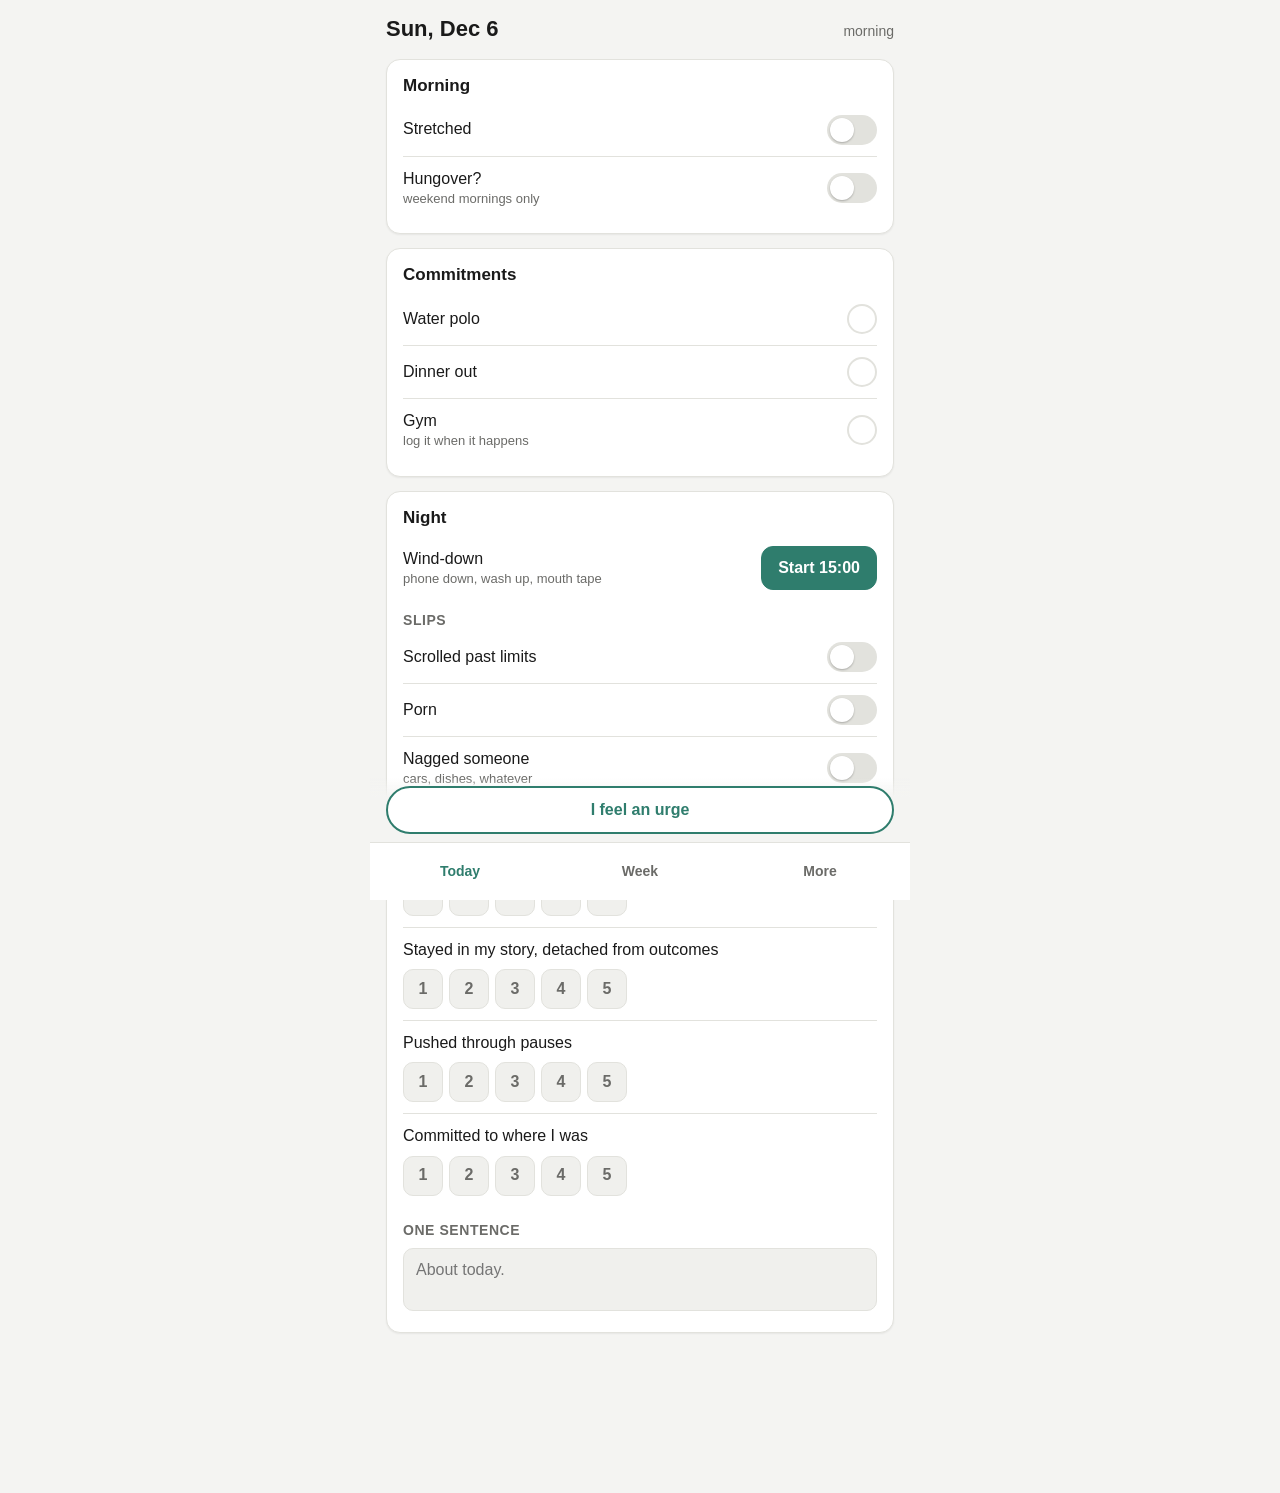
==== index.html @ 49c8cd0e "v1 scaffold: today/week/more screens, urge flow, local storage with mirror and snapshots, PWA shell " ====
<!doctype html>
<html lang="en">
<head>
<meta charset="utf-8">
<meta name="viewport" content="width=device-width, initial-scale=1, viewport-fit=cover, maximum-scale=1">
<title>Improvement Tracker</title>
<meta name="description" content="Private, on-device habit and reflection tracker.">
<meta name="theme-color" content="#f4f4f2" media="(prefers-color-scheme: light)">
<meta name="theme-color" content="#101211" media="(prefers-color-scheme: dark)">
<meta name="apple-mobile-web-app-capable" content="yes">
<meta name="mobile-web-app-capable" content="yes">
<meta name="apple-mobile-web-app-status-bar-style" content="default">
<meta name="apple-mobile-web-app-title" content="Improve">
<link rel="manifest" href="manifest.webmanifest">
<link rel="apple-touch-icon" href="icons/apple-touch-icon.png">
<link rel="icon" href="icons/icon.svg" type="image/svg+xml">
<link rel="stylesheet" href="app.css">
</head>
<body>
<div id="app" class="app">
  <main id="view" class="view" aria-live="polite"></main>
  <div id="urgebar" class="urgebar">
    <button class="urge-btn" data-action="urge-open" type="button">I feel an urge</button>
  </div>
  <nav class="tabs" aria-label="Sections">
    <button class="tab" data-tab="today" type="button">Today</button>
    <button class="tab" data-tab="week" type="button">Week</button>
    <button class="tab" data-tab="more" type="button">More</button>
  </nav>
  <div id="sheet" class="sheet" hidden></div>
  <div id="toast" class="toast" hidden></div>
</div>
<script src="app.js"></script>
</body>
</html>
---- app.css ----
:root {
  --bg: #f4f4f2;
  --card: #ffffff;
  --card2: #f0f0ed;
  --text: #1a1a1a;
  --muted: #6b6b68;
  --border: #e2e2dd;
  --accent: #2f7d6d;
  --accent-ink: #ffffff;
  --accent-soft: #e3f0ec;
  --warn: #a8552f;
  --warn-soft: #f6e8e1;
  --shadow: 0 1px 2px rgba(0,0,0,.06);
  --radius: 14px;
  --tabs-h: 58px;
  --urge-h: 64px;
}
@media (prefers-color-scheme: dark) {
  :root {
    --bg: #101211;
    --card: #1a1d1c;
    --card2: #222624;
    --text: #ececea;
    --muted: #9a9a96;
    --border: #2a2e2c;
    --accent: #5fb8a3;
    --accent-ink: #0d1614;
    --accent-soft: #1d2f2b;
    --warn: #e0906f;
    --warn-soft: #34241d;
    --shadow: none;
  }
}
* { box-sizing: border-box; }
html, body { margin: 0; padding: 0; background: var(--bg); color: var(--text); }
body {
  font: 16px/1.4 -apple-system, BlinkMacSystemFont, "SF Pro Text", "Helvetica Neue", Helvetica, Arial, sans-serif;
  -webkit-text-size-adjust: 100%;
  -webkit-tap-highlight-color: transparent;
  overscroll-behavior-y: none;
}
button, input, textarea, select { font: inherit; color: inherit; }
button { cursor: pointer; }
h1, h2, h3 { margin: 0; font-weight: 600; }
h1 { font-size: 22px; }
h2 { font-size: 17px; }
h3 { font-size: 14px; color: var(--muted); text-transform: uppercase; letter-spacing: .04em; font-weight: 600; }
p { margin: 0; }
.muted { color: var(--muted); }
.small { font-size: 13px; }

.app { max-width: 540px; margin: 0 auto; min-height: 100vh; }
.view {
  padding: calc(14px + env(safe-area-inset-top)) 16px calc(var(--tabs-h) + var(--urge-h) + 24px + env(safe-area-inset-bottom));
}
.header { display: flex; align-items: baseline; justify-content: space-between; margin-bottom: 14px; }
.header .sub { color: var(--muted); font-size: 14px; }

.card {
  background: var(--card); border: 1px solid var(--border); border-radius: var(--radius);
  box-shadow: var(--shadow); padding: 14px 16px; margin-bottom: 14px;
}
.card.done { border-color: var(--accent); }
.card-head { display: flex; align-items: center; justify-content: space-between; margin-bottom: 6px; }
.card-head .badge { font-size: 12px; color: var(--accent); background: var(--accent-soft); padding: 2px 8px; border-radius: 999px; }

.row {
  display: flex; align-items: center; justify-content: space-between; gap: 12px;
  padding: 11px 0; border-top: 1px solid var(--border); min-height: 48px;
}
.row:first-of-type, .card-head + .row { border-top: none; }
.row .label { flex: 1; }
.row .hint { display: block; color: var(--muted); font-size: 13px; }
.sub-rows { margin: -4px 0 6px 14px; border-left: 2px solid var(--border); padding-left: 12px; }
.sub-rows .row { padding: 8px 0; min-height: 40px; border-top: none; }

/* toggle */
.switch { position: relative; width: 50px; height: 30px; flex: none; }
.switch input { position: absolute; opacity: 0; width: 100%; height: 100%; margin: 0; z-index: 2; }
.switch span {
  position: absolute; inset: 0; border-radius: 999px; background: var(--border); transition: background .15s;
}
.switch span::after {
  content: ""; position: absolute; top: 3px; left: 3px; width: 24px; height: 24px; border-radius: 50%;
  background: #fff; box-shadow: 0 1px 2px rgba(0,0,0,.25); transition: transform .15s;
}
.switch input:checked + span { background: var(--accent); }
.switch input:checked + span::after { transform: translateX(20px); }
.switch.warn input:checked + span { background: var(--warn); }

/* check button */
.check {
  flex: none; width: 30px; height: 30px; border-radius: 50%; border: 2px solid var(--border);
  background: transparent; display: grid; place-items: center; color: transparent; padding: 0;
}
.check[aria-pressed="true"] { background: var(--accent); border-color: var(--accent); color: var(--accent-ink); }

/* rating */
.rating { display: flex; gap: 6px; }
.rating button {
  width: 40px; height: 40px; border-radius: 10px; border: 1px solid var(--border);
  background: var(--card2); color: var(--muted); font-weight: 600;
}
.rating button[aria-pressed="true"] { background: var(--accent); border-color: var(--accent); color: var(--accent-ink); }
.rating-row { display: block; }
.rating-row .label { display: block; margin-bottom: 8px; }

.field {
  width: 100%; border: 1px solid var(--border); background: var(--card2); border-radius: 10px;
  padding: 10px 12px; margin-top: 8px; resize: none; line-height: 1.35;
}
.field:focus { outline: 2px solid var(--accent); outline-offset: -1px; }
textarea.field { min-height: 44px; }

.btn {
  display: inline-flex; align-items: center; justify-content: center; gap: 8px;
  min-height: 44px; padding: 0 16px; border-radius: 12px; border: 1px solid var(--border);
  background: var(--card2); color: var(--text); font-weight: 600;
}
.btn.primary { background: var(--accent); border-color: var(--accent); color: var(--accent-ink); }
.btn.warn { background: var(--warn-soft); border-color: transparent; color: var(--warn); }
.btn.block { width: 100%; }
.btn:disabled { opacity: .45; cursor: default; }
.btn-row { display: flex; gap: 10px; margin-top: 10px; }
.btn-row .btn { flex: 1; }

.timer { font-variant-numeric: tabular-nums; font-size: 34px; font-weight: 600; letter-spacing: .02em; }
.timer-wrap { display: flex; align-items: center; justify-content: space-between; gap: 12px; padding: 8px 0 4px; }

/* urge bar */
.urgebar {
  position: fixed; left: 0; right: 0; bottom: calc(var(--tabs-h) + env(safe-area-inset-bottom));
  padding: 8px 16px; max-width: 540px; margin: 0 auto;
  background: linear-gradient(to top, var(--bg) 70%, transparent);
}
.urge-btn {
  width: 100%; min-height: 48px; border-radius: 999px; border: 2px solid var(--accent);
  background: var(--card); color: var(--accent); font-weight: 700; font-size: 16px;
}
.urge-active { border-color: var(--warn); }

/* tabs */
.tabs {
  position: fixed; left: 0; right: 0; bottom: 0; height: calc(var(--tabs-h) + env(safe-area-inset-bottom));
  padding-bottom: env(safe-area-inset-bottom); display: flex; max-width: 540px; margin: 0 auto;
  background: var(--card); border-top: 1px solid var(--border);
}
.tab { flex: 1; border: none; background: transparent; color: var(--muted); font-weight: 600; font-size: 14px; }
.tab[aria-current="page"] { color: var(--accent); }

/* sheet */
.sheet {
  position: fixed; inset: 0; background: rgba(0,0,0,.45); display: flex; align-items: flex-end; z-index: 20;
}
.sheet-inner {
  width: 100%; max-width: 540px; margin: 0 auto; background: var(--card); border-radius: 20px 20px 0 0;
  padding: 18px 18px calc(18px + env(safe-area-inset-bottom));
}
.choice { display: flex; gap: 10px; margin: 12px 0; }
.choice button { flex: 1; min-height: 52px; border-radius: 12px; border: 2px solid var(--border); background: var(--card2); font-weight: 600; }
.choice button[aria-pressed="true"] { border-color: var(--accent); color: var(--accent); background: var(--accent-soft); }

.toast {
  position: fixed; left: 50%; bottom: calc(var(--tabs-h) + var(--urge-h) + 20px + env(safe-area-inset-bottom));
  transform: translateX(-50%); background: var(--text); color: var(--bg); padding: 8px 14px; border-radius: 999px;
  font-size: 14px; z-index: 30; pointer-events: none;
}
.banner { background: var(--warn-soft); color: var(--warn); border-radius: 12px; padding: 10px 12px; font-size: 14px; margin-bottom: 14px; }
.banner.ok { background: var(--accent-soft); color: var(--accent); }

/* week */
.weeknav { display: flex; align-items: center; justify-content: space-between; margin-bottom: 14px; }
.weeknav button { min-width: 44px; min-height: 40px; border-radius: 10px; border: 1px solid var(--border); background: var(--card); }
.stat { padding: 9px 0; border-top: 1px solid var(--border); }
.stat:first-of-type { border-top: none; }
.stat .line { display: flex; justify-content: space-between; align-items: baseline; gap: 10px; }
.stat .val { font-variant-numeric: tabular-nums; font-weight: 600; }
.stat .cmp { color: var(--muted); font-size: 13px; }
.bar { height: 6px; background: var(--border); border-radius: 4px; margin-top: 6px; overflow: hidden; }
.bar i { display: block; height: 100%; background: var(--accent); border-radius: 4px; }
.bar.warn i { background: var(--warn); }
.spark { width: 100%; height: 64px; display: block; margin-top: 6px; }
.spark-days { display: grid; grid-template-columns: repeat(7, 1fr); text-align: center; font-size: 12px; color: var(--muted); font-variant-numeric: tabular-nums; }
.spark-days b { display: block; color: var(--text); font-weight: 600; }
.entry { padding: 9px 0; border-top: 1px solid var(--border); }
.entry:first-of-type { border-top: none; }
.entry .d { font-size: 12px; color: var(--muted); }
.entry .q { color: var(--muted); font-size: 14px; margin-top: 2px; }
.entry .q b { color: var(--text); font-weight: 500; }

/* more */
.kv { display: flex; justify-content: space-between; padding: 8px 0; border-top: 1px solid var(--border); font-size: 14px; }
.kv:first-of-type { border-top: none; }
.daychips { display: flex; gap: 6px; flex-wrap: wrap; margin-top: 8px; }
.daychips button { min-width: 42px; min-height: 36px; border-radius: 8px; border: 1px solid var(--border); background: var(--card2); font-size: 13px; }
.daychips button[aria-pressed="true"] { background: var(--accent); border-color: var(--accent); color: var(--accent-ink); }
select.field { margin-top: 0; width: auto; }
.sr { position: absolute; width: 1px; height: 1px; overflow: hidden; clip: rect(0 0 0 0); }

[hidden] { display: none !important; }
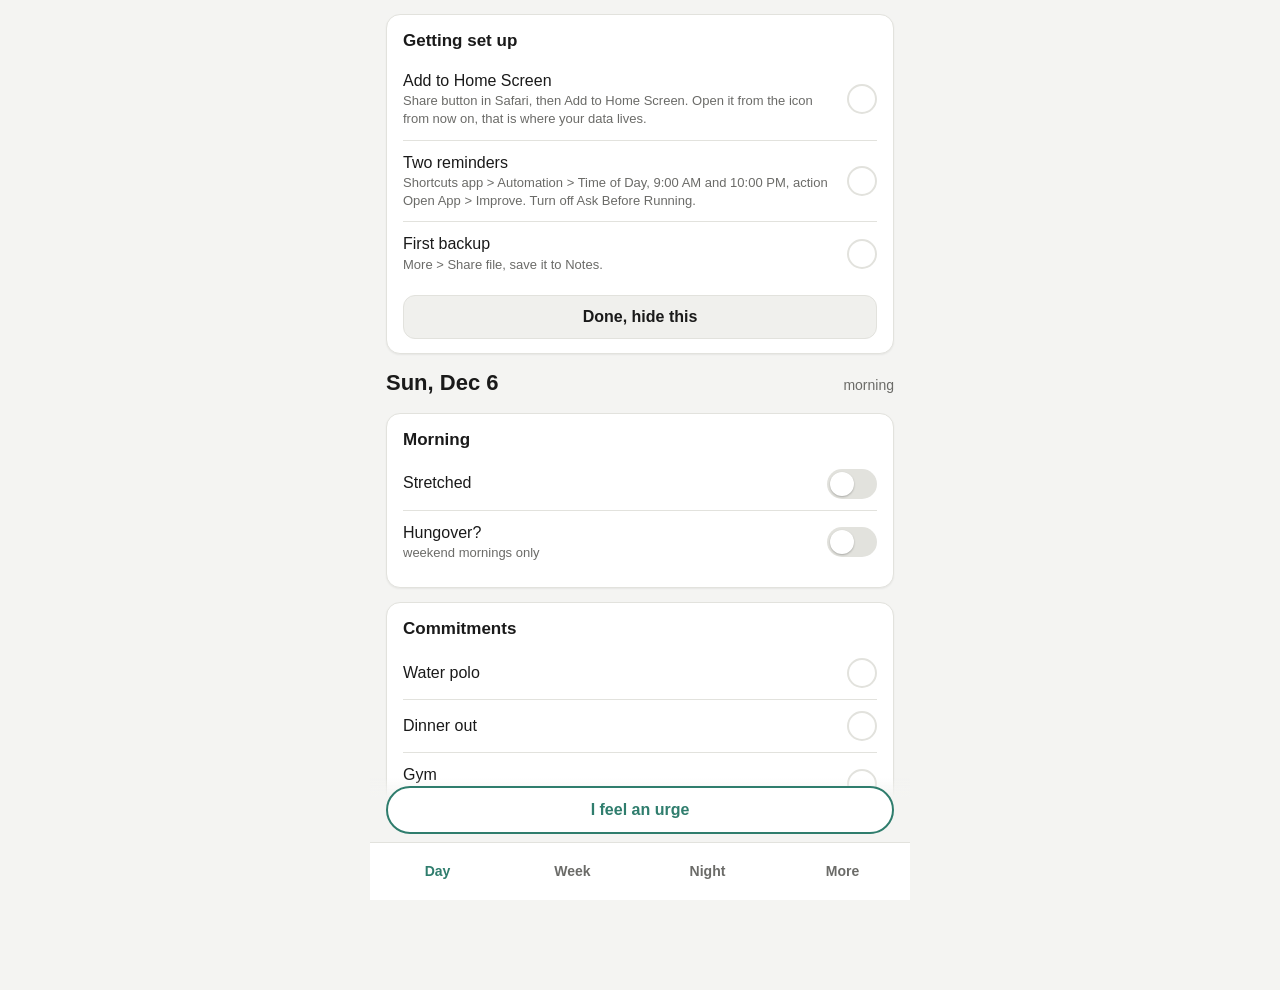
==== commit 0e7459d3: "T10: four bottom tabs (Day, Week, Night, More) Split the long Today screen into renderDay() (morning" ====
--- a/index.html
+++ b/index.html
@@ -23,13 +23,15 @@
     <button class="urge-btn" data-action="urge-open" type="button">I feel an urge</button>
   </div>
   <nav class="tabs" aria-label="Sections">
-    <button class="tab" data-tab="today" type="button">Today</button>
+    <button class="tab" data-tab="day" type="button">Day</button>
     <button class="tab" data-tab="week" type="button">Week</button>
+    <button class="tab" data-tab="night" type="button">Night</button>
     <button class="tab" data-tab="more" type="button">More</button>
   </nav>
   <div id="sheet" class="sheet" hidden></div>
   <div id="toast" class="toast" hidden></div>
 </div>
+<script src="logic.js"></script>
 <script src="app.js"></script>
 </body>
 </html>
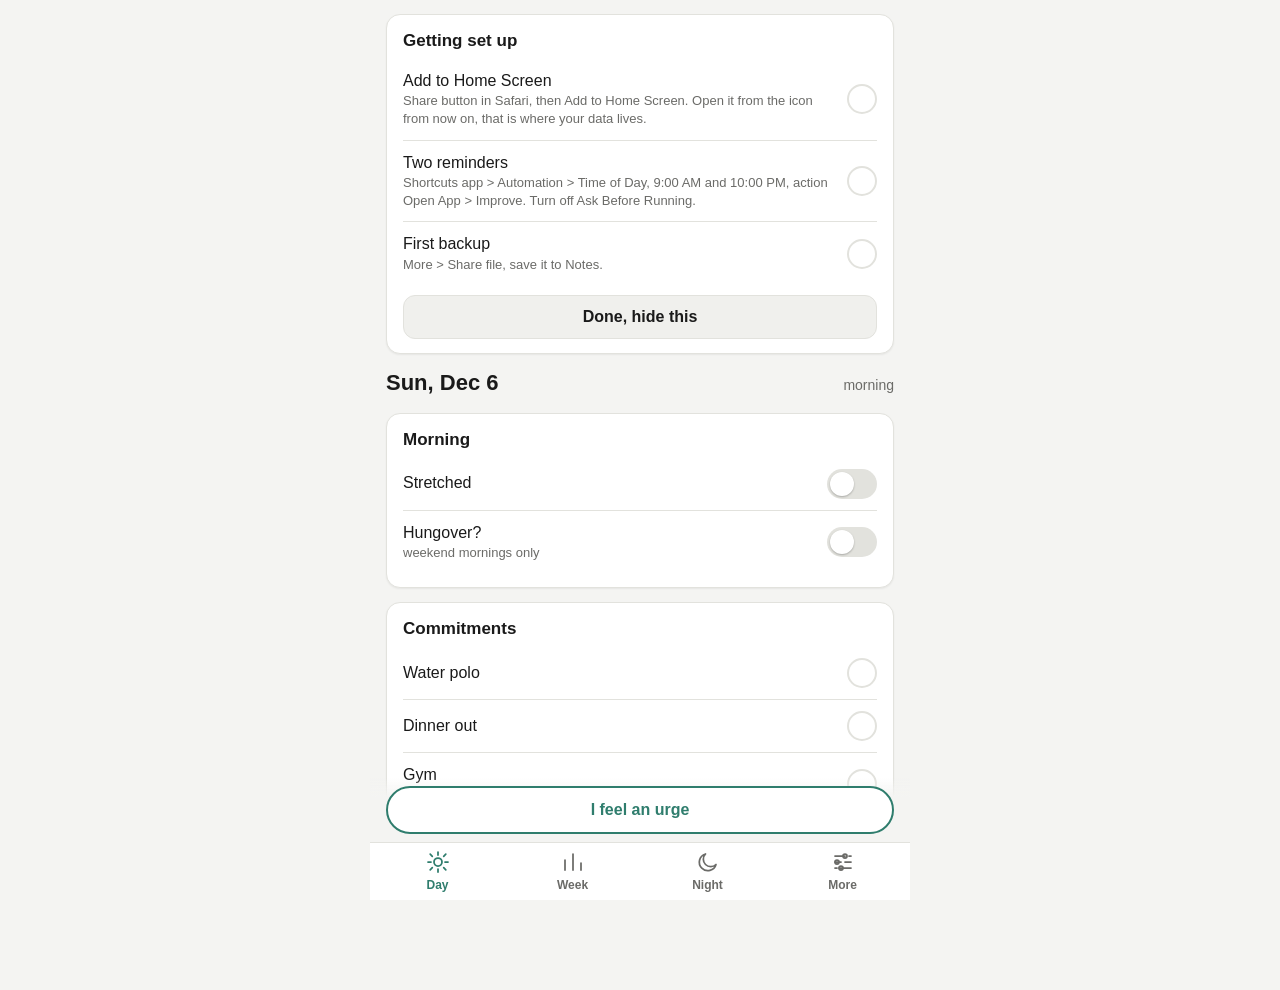
==== commit 4afeaf64: "T14: inline SVG outline icons on the tab bar index.html: each of the four tab buttons now has a 24px" ====
--- a/index.html
+++ b/index.html
@@ -23,12 +23,24 @@
     <button class="urge-btn" data-action="urge-open" type="button">I feel an urge</button>
   </div>
   <nav class="tabs" aria-label="Sections">
-    <button class="tab" data-tab="day" type="button">Day</button>
-    <button class="tab" data-tab="week" type="button">Week</button>
-    <button class="tab" data-tab="night" type="button">Night</button>
-    <button class="tab" data-tab="more" type="button">More</button>
+    <button class="tab" data-tab="day" type="button">
+      <svg class="tab-icon" viewBox="0 0 24 24" fill="none" stroke="currentColor" stroke-width="1.75" stroke-linecap="round" stroke-linejoin="round" aria-hidden="true"><circle cx="12" cy="12" r="4"/><path d="M12 2v3M12 19v3M4.2 4.2l2.1 2.1M17.7 17.7l2.1 2.1M2 12h3M19 12h3M4.2 19.8l2.1-2.1M17.7 6.3l2.1-2.1"/></svg>
+      <span class="tab-label">Day</span>
+    </button>
+    <button class="tab" data-tab="week" type="button">
+      <svg class="tab-icon" viewBox="0 0 24 24" fill="none" stroke="currentColor" stroke-width="1.75" stroke-linecap="round" stroke-linejoin="round" aria-hidden="true"><path d="M4 20V10M12 20V4M20 20v-7"/></svg>
+      <span class="tab-label">Week</span>
+    </button>
+    <button class="tab" data-tab="night" type="button">
+      <svg class="tab-icon" viewBox="0 0 24 24" fill="none" stroke="currentColor" stroke-width="1.75" stroke-linecap="round" stroke-linejoin="round" aria-hidden="true"><path d="M20 14.5A8.5 8.5 0 1 1 9.5 4a7 7 0 0 0 10.5 10.5Z"/></svg>
+      <span class="tab-label">Night</span>
+    </button>
+    <button class="tab" data-tab="more" type="button">
+      <svg class="tab-icon" viewBox="0 0 24 24" fill="none" stroke="currentColor" stroke-width="1.75" stroke-linecap="round" stroke-linejoin="round" aria-hidden="true"><path d="M4 6h10M18 6h2M4 18h2M8 18h12M4 12h6M14 12h6"/><circle cx="14" cy="6" r="2"/><circle cx="6" cy="12" r="2"/><circle cx="10" cy="18" r="2"/></svg>
+      <span class="tab-label">More</span>
+    </button>
   </nav>
-  <div id="sheet" class="sheet" hidden></div>
+  <div id="urge-overlay" class="overlay" hidden></div>
   <div id="toast" class="toast" hidden></div>
 </div>
 <script src="logic.js"></script>
--- a/app.css
+++ b/app.css
@@ -127,6 +127,16 @@
 .timer { font-variant-numeric: tabular-nums; font-size: 34px; font-weight: 600; letter-spacing: .02em; }
 .timer-wrap { display: flex; align-items: center; justify-content: space-between; gap: 12px; padding: 8px 0 4px; }
 
+/* night step flow */
+.step-dots { display: flex; justify-content: center; gap: 10px; margin-bottom: 14px; }
+.step-dot { width: 10px; height: 10px; padding: 0; border-radius: 50%; border: 2px solid var(--border); background: transparent; }
+.step-dot.done { background: var(--accent); border-color: var(--accent); }
+.step-dot.current { border-color: var(--accent); width: 12px; height: 12px; }
+.btn-text {
+  display: block; width: 100%; text-align: center; background: transparent; border: none;
+  color: var(--muted); font-weight: 600; min-height: 44px; margin-top: 2px;
+}
+
 /* urge bar */
 .urgebar {
   position: fixed; left: 0; right: 0; bottom: calc(var(--tabs-h) + env(safe-area-inset-bottom));
@@ -145,16 +155,25 @@
   padding-bottom: env(safe-area-inset-bottom); display: flex; max-width: 540px; margin: 0 auto;
   background: var(--card); border-top: 1px solid var(--border);
 }
-.tab { flex: 1; border: none; background: transparent; color: var(--muted); font-weight: 600; font-size: 14px; }
+.tab {
+  flex: 1; border: none; background: transparent; color: var(--muted); font-weight: 600; font-size: 12px;
+  display: flex; flex-direction: column; align-items: center; justify-content: center; gap: 3px;
+}
+.tab-icon { width: 24px; height: 24px; flex: none; }
 .tab[aria-current="page"] { color: var(--accent); }
 
-/* sheet */
-.sheet {
-  position: fixed; inset: 0; background: rgba(0,0,0,.45); display: flex; align-items: flex-end; z-index: 20;
-}
-.sheet-inner {
-  width: 100%; max-width: 540px; margin: 0 auto; background: var(--card); border-radius: 20px 20px 0 0;
-  padding: 18px 18px calc(18px + env(safe-area-inset-bottom));
+/* urge overlay: full-screen, covers the tab bar and floating button */
+.overlay {
+  position: fixed; inset: 0; background: var(--bg); z-index: 50; overflow-y: auto;
+}
+.overlay-inner {
+  max-width: 540px; margin: 0 auto; min-height: 100%; position: relative;
+  padding: calc(52px + env(safe-area-inset-top)) 16px calc(24px + env(safe-area-inset-bottom));
+}
+.overlay-close {
+  position: absolute; top: calc(10px + env(safe-area-inset-top)); right: 12px;
+  width: 40px; height: 40px; border-radius: 50%; border: 1px solid var(--border); background: var(--card2);
+  font-size: 20px; line-height: 1; display: grid; place-items: center; padding: 0;
 }
 .choice { display: flex; gap: 10px; margin: 12px 0; }
 .choice button { flex: 1; min-height: 52px; border-radius: 12px; border: 2px solid var(--border); background: var(--card2); font-weight: 600; }
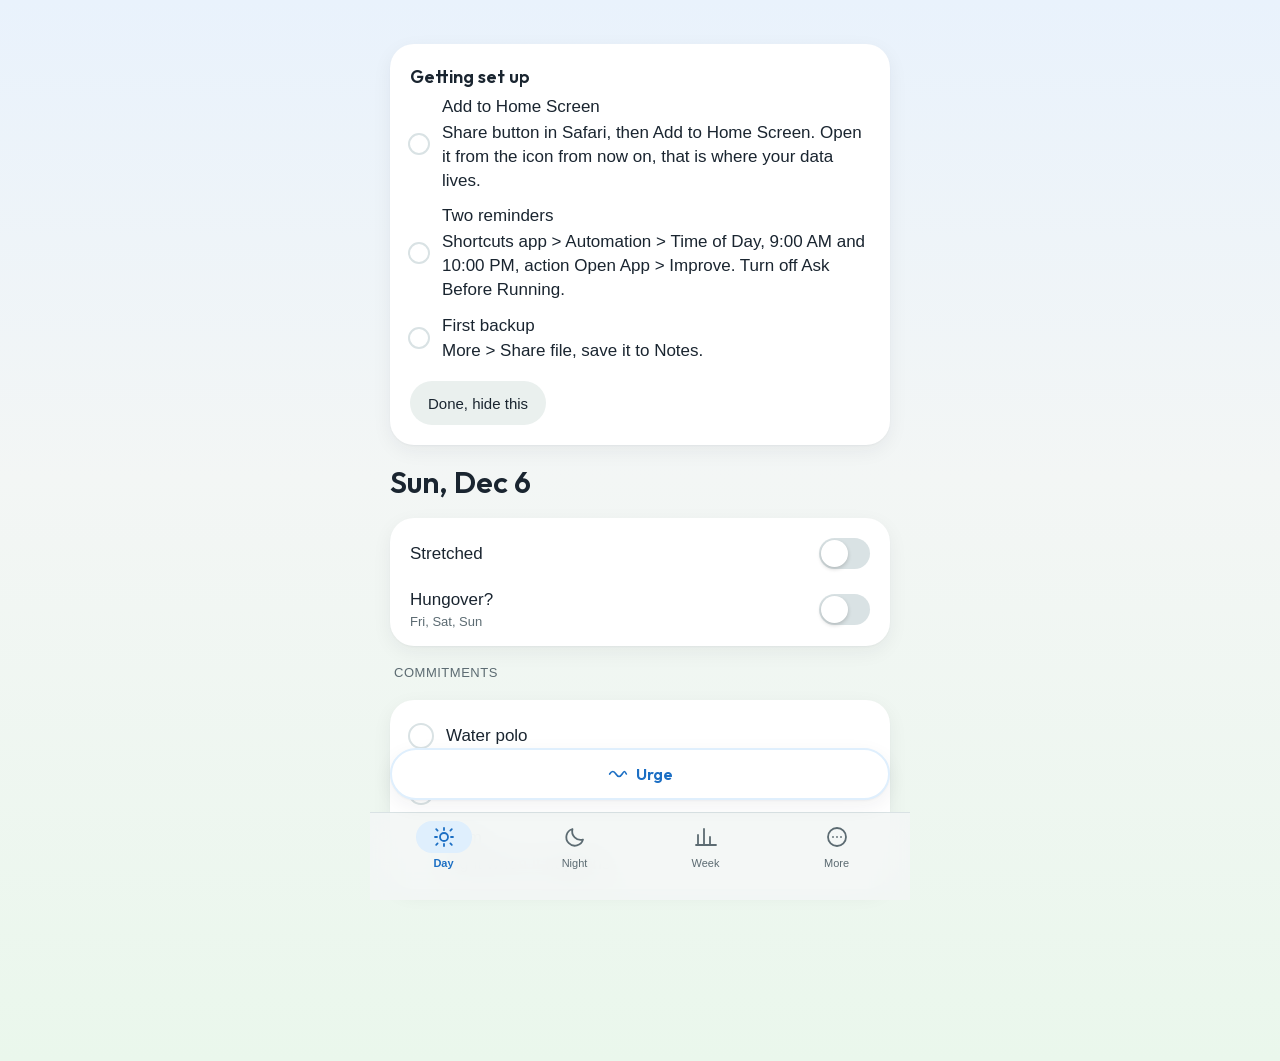
==== commit 08ba94e9: "T30-T37: visual redesign to match design/README.md Replaces the palette, type scale, and every scree" ====
--- a/index.html
+++ b/index.html
@@ -5,8 +5,8 @@
 <meta name="viewport" content="width=device-width, initial-scale=1, viewport-fit=cover, maximum-scale=1">
 <title>Improvement Tracker</title>
 <meta name="description" content="Private, on-device habit and reflection tracker.">
-<meta name="theme-color" content="#f4f4f2" media="(prefers-color-scheme: light)">
-<meta name="theme-color" content="#101211" media="(prefers-color-scheme: dark)">
+<meta name="theme-color" content="#f3f6f5" media="(prefers-color-scheme: light)">
+<meta name="theme-color" content="#111619" media="(prefers-color-scheme: dark)">
 <meta name="apple-mobile-web-app-capable" content="yes">
 <meta name="mobile-web-app-capable" content="yes">
 <meta name="apple-mobile-web-app-status-bar-style" content="default">
@@ -14,29 +14,31 @@
 <link rel="manifest" href="manifest.webmanifest">
 <link rel="apple-touch-icon" href="icons/apple-touch-icon.png">
 <link rel="icon" href="icons/icon.svg" type="image/svg+xml">
+<link rel="stylesheet" href="fonts/outfit.css">
 <link rel="stylesheet" href="app.css">
 </head>
 <body>
 <div id="app" class="app">
   <main id="view" class="view" aria-live="polite"></main>
-  <div id="urgebar" class="urgebar">
-    <button class="urge-btn" data-action="urge-open" type="button">I feel an urge</button>
-  </div>
+  <button class="urge-btn" data-action="urge-open" type="button">
+    <svg class="urge-icon" width="20" height="20" viewBox="0 0 24 24" fill="none" stroke="currentColor" stroke-width="2" stroke-linecap="round" stroke-linejoin="round" aria-hidden="true"><path d="M2 12c2.5-4 5-4 7.5 0s5 4 7.5 0 3-4 5 0"/></svg>
+    <span class="urge-label">Urge</span>
+  </button>
   <nav class="tabs" aria-label="Sections">
     <button class="tab" data-tab="day" type="button">
-      <svg class="tab-icon" viewBox="0 0 24 24" fill="none" stroke="currentColor" stroke-width="1.75" stroke-linecap="round" stroke-linejoin="round" aria-hidden="true"><circle cx="12" cy="12" r="4"/><path d="M12 2v3M12 19v3M4.2 4.2l2.1 2.1M17.7 17.7l2.1 2.1M2 12h3M19 12h3M4.2 19.8l2.1-2.1M17.7 6.3l2.1-2.1"/></svg>
+      <span class="tab-pill"><svg class="tab-icon" viewBox="0 0 24 24" fill="none" stroke="currentColor" stroke-width="1.8" stroke-linecap="round" stroke-linejoin="round" aria-hidden="true"><path d="M12 3v2M12 19v2M4.2 4.2l1.4 1.4M18.4 18.4l1.4 1.4M3 12h2M19 12h2M4.2 19.8l1.4-1.4M18.4 5.6l1.4-1.4M12 8a4 4 0 100 8 4 4 0 000-8z"/></svg></span>
       <span class="tab-label">Day</span>
     </button>
+    <button class="tab" data-tab="night" type="button">
+      <span class="tab-pill"><svg class="tab-icon" viewBox="0 0 24 24" fill="none" stroke="currentColor" stroke-width="1.8" stroke-linecap="round" stroke-linejoin="round" aria-hidden="true"><path d="M20 14.5A8.5 8.5 0 019.5 4 8.5 8.5 0 1020 14.5z"/></svg></span>
+      <span class="tab-label">Night</span>
+    </button>
     <button class="tab" data-tab="week" type="button">
-      <svg class="tab-icon" viewBox="0 0 24 24" fill="none" stroke="currentColor" stroke-width="1.75" stroke-linecap="round" stroke-linejoin="round" aria-hidden="true"><path d="M4 20V10M12 20V4M20 20v-7"/></svg>
+      <span class="tab-pill"><svg class="tab-icon" viewBox="0 0 24 24" fill="none" stroke="currentColor" stroke-width="1.8" stroke-linecap="round" stroke-linejoin="round" aria-hidden="true"><path d="M4 20V10M10 20V4M16 20v-8M22 20H2"/></svg></span>
       <span class="tab-label">Week</span>
     </button>
-    <button class="tab" data-tab="night" type="button">
-      <svg class="tab-icon" viewBox="0 0 24 24" fill="none" stroke="currentColor" stroke-width="1.75" stroke-linecap="round" stroke-linejoin="round" aria-hidden="true"><path d="M20 14.5A8.5 8.5 0 1 1 9.5 4a7 7 0 0 0 10.5 10.5Z"/></svg>
-      <span class="tab-label">Night</span>
-    </button>
     <button class="tab" data-tab="more" type="button">
-      <svg class="tab-icon" viewBox="0 0 24 24" fill="none" stroke="currentColor" stroke-width="1.75" stroke-linecap="round" stroke-linejoin="round" aria-hidden="true"><path d="M4 6h10M18 6h2M4 18h2M8 18h12M4 12h6M14 12h6"/><circle cx="14" cy="6" r="2"/><circle cx="6" cy="12" r="2"/><circle cx="10" cy="18" r="2"/></svg>
+      <span class="tab-pill"><svg class="tab-icon" viewBox="0 0 24 24" fill="none" stroke="currentColor" stroke-width="1.8" stroke-linecap="round" stroke-linejoin="round" aria-hidden="true"><path d="M12 21a9 9 0 100-18 9 9 0 000 18zM8 12h.01M12 12h.01M16 12h.01"/></svg></span>
       <span class="tab-label">More</span>
     </button>
   </nav>
--- a/fonts/outfit.css
+++ b/fonts/outfit.css
@@ -0,0 +1,11 @@
+/* Outfit, variable weight, self-hosted (SIL Open Font License). Subsets from Google Fonts v15. */
+@font-face {
+  font-family: 'Outfit'; font-style: normal; font-weight: 100 900; font-display: swap;
+  src: url(outfit-latin-ext.woff2) format('woff2');
+  unicode-range: U+0100-02BA, U+02BD-02C5, U+02C7-02CC, U+02CE-02D7, U+02DD-02FF, U+0304, U+0308, U+0329, U+1D00-1DBF, U+1E00-1E9F, U+1EF2-1EFF, U+2020, U+20A0-20AB, U+20AD-20C0, U+2113, U+2C60-2C7F, U+A720-A7FF;
+}
+@font-face {
+  font-family: 'Outfit'; font-style: normal; font-weight: 100 900; font-display: swap;
+  src: url(outfit-latin.woff2) format('woff2');
+  unicode-range: U+0000-00FF, U+0131, U+0152-0153, U+02BB-02BC, U+02C6, U+02DA, U+02DC, U+0304, U+0308, U+0329, U+2000-206F, U+20AC, U+2122, U+2191, U+2193, U+2212, U+2215, U+FEFF, U+FFFD;
+}
--- a/app.css
+++ b/app.css
@@ -1,219 +1,303 @@
+/* Improvement Tracker - visual tokens and components per design/README.md. */
 :root {
-  --bg: #f4f4f2;
+  --bg: #f3f6f5;
+  --bgwash: linear-gradient(180deg,#e9f2fc 0%,#f3f6f5 45%,#eaf7ec 100%);
   --card: #ffffff;
-  --card2: #f0f0ed;
-  --text: #1a1a1a;
-  --muted: #6b6b68;
-  --border: #e2e2dd;
-  --accent: #2f7d6d;
+  --card2: #eaf0ee;
+  --text: #1a2530;
+  --muted: #5c6b72;
+  --border: #d9e2e4;
+  --accent: #3aad3f;
+  --accent-700: #2a7f2e;
   --accent-ink: #ffffff;
-  --accent-soft: #e3f0ec;
-  --warn: #a8552f;
-  --warn-soft: #f6e8e1;
-  --shadow: 0 1px 2px rgba(0,0,0,.06);
-  --radius: 14px;
-  --tabs-h: 58px;
-  --urge-h: 64px;
+  --accent-soft: #ddf3dd;
+  --blue: #3d9cf0;
+  --blue-700: #1c6fc4;
+  --blue-soft: #dfeffd;
+  --green: #3aad3f; --green-700: #2a7f2e; --green-soft: #ddf3dd;
+  --warn: #8a5a2e;
+  --warn-soft: #f5ebdf;
+  --bar: rgba(243,246,245,.88);
+  --shadow: 0 1px 2px rgba(26,37,48,.04), 0 6px 20px rgba(26,37,48,.06);
+  --radius: 24px;
+  --tabs-h: 88px;
 }
 @media (prefers-color-scheme: dark) {
   :root {
-    --bg: #101211;
-    --card: #1a1d1c;
-    --card2: #222624;
-    --text: #ececea;
-    --muted: #9a9a96;
-    --border: #2a2e2c;
-    --accent: #5fb8a3;
-    --accent-ink: #0d1614;
-    --accent-soft: #1d2f2b;
-    --warn: #e0906f;
-    --warn-soft: #34241d;
-    --shadow: none;
+    --bg: #111619;
+    --bgwash: linear-gradient(180deg,#0f1a26 0%,#111619 45%,#101d13 100%);
+    --card: #1a2126;
+    --card2: #242d33;
+    --text: #e6ecef;
+    --muted: #98a6ad;
+    --border: #2b353b;
+    --accent: #57c95c; --accent-700: #8fdc92; --accent-ink: #0a1f0c; --accent-soft: #1a3a1e;
+    --blue: #6fb8f7; --blue-700: #9ccdfa; --blue-soft: #1a3350;
+    --green: #57c95c; --green-700: #8fdc92; --green-soft: #1a3a1e;
+    --warn: #e3b98a; --warn-soft: #3a2d1f;
+    --bar: rgba(17,22,25,.88);
+    --shadow: 0 1px 2px rgba(0,0,0,.2), 0 6px 20px rgba(0,0,0,.25);
   }
 }
 * { box-sizing: border-box; }
 html, body { margin: 0; padding: 0; background: var(--bg); color: var(--text); }
 body {
-  font: 16px/1.4 -apple-system, BlinkMacSystemFont, "SF Pro Text", "Helvetica Neue", Helvetica, Arial, sans-serif;
+  background: var(--bgwash);
+  font: 1rem/1.4 -apple-system, BlinkMacSystemFont, "SF Pro Text", "Helvetica Neue", Helvetica, Arial, sans-serif;
   -webkit-text-size-adjust: 100%;
   -webkit-tap-highlight-color: transparent;
   overscroll-behavior-y: none;
 }
 button, input, textarea, select { font: inherit; color: inherit; }
 button { cursor: pointer; }
-h1, h2, h3 { margin: 0; font-weight: 600; }
-h1 { font-size: 22px; }
-h2 { font-size: 17px; }
-h3 { font-size: 14px; color: var(--muted); text-transform: uppercase; letter-spacing: .04em; font-weight: 600; }
+a { color: inherit; }
+
+/* type scale */
+h1, .title { margin: 0; font-family: 'Outfit', sans-serif; font-weight: 600; font-size: 1.875rem; line-height: 1.15; color: var(--text); }
+h2, .card-title { margin: 0; font-family: 'Outfit', sans-serif; font-weight: 600; font-size: 1.125rem; color: var(--text); }
+.weeklabel { font-family: 'Outfit', sans-serif; font-weight: 600; font-size: 1.375rem; color: var(--text); }
+.kicker { font-size: 0.8125rem; font-weight: 500; letter-spacing: .02em; color: var(--muted); }
+.kicker-caps { font-size: 0.8125rem; font-weight: 500; letter-spacing: .04em; text-transform: uppercase; color: var(--muted); }
+.meta { font-size: 0.8125rem; font-weight: 500; color: var(--muted); }
+.muted { color: var(--muted); }
+.small { font-size: 0.8125rem; }
 p { margin: 0; }
-.muted { color: var(--muted); }
-.small { font-size: 13px; }
 
 .app { max-width: 540px; margin: 0 auto; min-height: 100vh; }
 .view {
-  padding: calc(14px + env(safe-area-inset-top)) 16px calc(var(--tabs-h) + var(--urge-h) + 24px + env(safe-area-inset-bottom));
-}
-.header { display: flex; align-items: baseline; justify-content: space-between; margin-bottom: 14px; }
-.header .sub { color: var(--muted); font-size: 14px; }
-
+  padding: calc(44px + env(safe-area-inset-top)) 20px calc(172px + env(safe-area-inset-bottom));
+  box-sizing: border-box;
+}
+.screen-head { display: flex; flex-direction: column; gap: 2px; }
+.screen-head .title { margin-top: 2px; }
+.screen-18 { display: flex; flex-direction: column; gap: 18px; }
+.screen-14 { display: flex; flex-direction: column; gap: 14px; }
+.night-flow {
+  display: flex; flex-direction: column; gap: 18px;
+  min-height: calc(100vh - 44px - env(safe-area-inset-top) - 172px - env(safe-area-inset-bottom));
+}
+.night-actions { display: flex; flex-direction: column; gap: 4px; margin-top: auto; }
+
+/* card */
 .card {
-  background: var(--card); border: 1px solid var(--border); border-radius: var(--radius);
-  box-shadow: var(--shadow); padding: 14px 16px; margin-bottom: 14px;
-}
-.card.done { border-color: var(--accent); }
+  background: var(--card); border-radius: var(--radius); box-shadow: var(--shadow);
+  padding: 18px; border: 2px solid transparent;
+}
+.card.list { padding: 6px 18px; }
+.card.done { border-color: var(--green); }
 .card-head { display: flex; align-items: center; justify-content: space-between; margin-bottom: 6px; }
-.card-head .badge { font-size: 12px; color: var(--accent); background: var(--accent-soft); padding: 2px 8px; border-radius: 999px; }
-
-.row {
-  display: flex; align-items: center; justify-content: space-between; gap: 12px;
-  padding: 11px 0; border-top: 1px solid var(--border); min-height: 48px;
-}
-.row:first-of-type, .card-head + .row { border-top: none; }
-.row .label { flex: 1; }
-.row .hint { display: block; color: var(--muted); font-size: 13px; }
-.sub-rows { margin: -4px 0 6px 14px; border-left: 2px solid var(--border); padding-left: 12px; }
-.sub-rows .row { padding: 8px 0; min-height: 40px; border-top: none; }
+.card-head .badge { font-size: 0.75rem; color: var(--accent-700); background: var(--accent-soft); padding: 2px 8px; border-radius: 999px; }
+.card-done-line { display: flex; align-items: center; gap: 8px; padding-top: 10px; color: var(--green-700); font-size: 0.875rem; font-weight: 500; }
+.card-done-line svg { flex: none; }
+
+/* row */
+.row { display: flex; align-items: center; justify-content: space-between; gap: 12px; min-height: 56px; padding: 6px 0; width: 100%; background: none; border: 0; text-align: left; color: var(--text); cursor: pointer; }
+.row .label { flex: 1; font-size: 1.0625rem; font-weight: 500; display: flex; flex-direction: column; gap: 2px; min-width: 0; }
+.label.done { color: var(--muted); text-decoration: line-through; }
+.row .hint { display: block; color: var(--muted); font-size: 0.8125rem; font-weight: 500; }
+.row.divider { border-bottom: 1px solid var(--border); padding: 12px 0; align-items: flex-start; }
+.sub-rows { padding: 0 0 14px; }
 
 /* toggle */
-.switch { position: relative; width: 50px; height: 30px; flex: none; }
+.switch { position: relative; width: 51px; height: 31px; flex: none; border-radius: 16px; background: var(--border); transition: background .15s; }
+.switch::after { content: ""; position: absolute; top: 50%; left: 50%; transform: translate(-50%, -50%); width: 51px; height: 44px; }
 .switch input { position: absolute; opacity: 0; width: 100%; height: 100%; margin: 0; z-index: 2; }
-.switch span {
-  position: absolute; inset: 0; border-radius: 999px; background: var(--border); transition: background .15s;
-}
-.switch span::after {
-  content: ""; position: absolute; top: 3px; left: 3px; width: 24px; height: 24px; border-radius: 50%;
-  background: #fff; box-shadow: 0 1px 2px rgba(0,0,0,.25); transition: transform .15s;
-}
-.switch input:checked + span { background: var(--accent); }
-.switch input:checked + span::after { transform: translateX(20px); }
-.switch.warn input:checked + span { background: var(--warn); }
-
-/* check button */
-.check {
-  flex: none; width: 30px; height: 30px; border-radius: 50%; border: 2px solid var(--border);
-  background: transparent; display: grid; place-items: center; color: transparent; padding: 0;
-}
-.check[aria-pressed="true"] { background: var(--accent); border-color: var(--accent); color: var(--accent-ink); }
-
-/* rating */
+.switch span { position: absolute; top: 2px; left: 2px; width: 27px; height: 27px; border-radius: 14px; background: #fff; box-shadow: 0 2px 4px rgba(0,0,0,.18); transition: left .15s; }
+.switch input:checked ~ span { left: 22px; }
+.switch:has(input:checked) { background: var(--green); }
+
+/* check circle */
+.check { flex: none; width: 26px; height: 26px; border-radius: 13px; border: 2px solid var(--border); background: transparent; display: grid; place-items: center; color: #fff; padding: 0; position: relative; transition: background .15s, border-color .15s; }
+.check.sm { width: 22px; height: 22px; border-radius: 11px; }
+.check[aria-pressed="true"] { background: var(--green); border-color: var(--green); }
+.check svg { width: 14px; height: 14px; visibility: hidden; }
+.check[aria-pressed="true"] svg { visibility: visible; }
+.check::after { content: ""; position: absolute; top: 50%; left: 50%; transform: translate(-50%, -50%); width: 44px; height: 44px; }
+.check-row { display: flex; align-items: center; gap: 12px; min-height: 56px; padding: 6px 0; width: 100%; background: none; border: 0; text-align: left; color: var(--text); }
+.check-row .check { margin-left: -2px; }
+.check-row .label { flex: 1; font-size: 1.0625rem; font-weight: 500; display: flex; flex-direction: column; gap: 2px; min-width: 0; }
+
+/* kit chip */
+.kitchips { display: flex; flex-wrap: wrap; gap: 8px; padding: 2px 0 12px; }
+.kitchip { display: flex; align-items: center; gap: 8px; min-height: 44px; padding: 0 14px 0 8px; border: 0; border-radius: 22px; background: var(--card2); color: var(--text); font-size: 0.9375rem; font-weight: 500; }
+.kitchip[aria-pressed="true"] { background: var(--green-soft); color: var(--green-700); }
+.kitchip .dot { width: 22px; height: 22px; border-radius: 11px; border: 2px solid var(--border); display: grid; place-items: center; color: #fff; flex: none; }
+.kitchip[aria-pressed="true"] .dot { background: var(--green); border-color: var(--green); }
+.kitchip .dot svg { width: 12px; height: 12px; visibility: hidden; }
+.kitchip[aria-pressed="true"] .dot svg { visibility: visible; }
+
+/* 1-5 rating */
+.rating-row { display: flex; flex-direction: column; gap: 8px; }
+.rating-row .label { font-size: 0.9375rem; font-weight: 500; color: var(--text); line-height: 1.3; }
 .rating { display: flex; gap: 6px; }
 .rating button {
-  width: 40px; height: 40px; border-radius: 10px; border: 1px solid var(--border);
-  background: var(--card2); color: var(--muted); font-weight: 600;
-}
-.rating button[aria-pressed="true"] { background: var(--accent); border-color: var(--accent); color: var(--accent-ink); }
-.rating-row { display: block; }
-.rating-row .label { display: block; margin-bottom: 8px; }
-
-.field {
-  width: 100%; border: 1px solid var(--border); background: var(--card2); border-radius: 10px;
-  padding: 10px 12px; margin-top: 8px; resize: none; line-height: 1.35;
-}
-.field:focus { outline: 2px solid var(--accent); outline-offset: -1px; }
-textarea.field { min-height: 44px; }
-
+  flex: 1; min-height: 44px; border-radius: 22px; border: 0;
+  background: var(--card2); color: var(--muted); font-weight: 600; font-size: 1rem;
+  position: relative;
+}
+.rating button[aria-pressed="true"] { background: var(--green); color: #fff; }
+.rating button::after { content: ""; position: absolute; inset: -2px; }
+
+/* segmented (Scrolling / Porn) */
+.segmented-blue { display: flex; background: var(--card); border-radius: 28px; padding: 4px; box-shadow: var(--shadow); }
+.segmented-blue button { flex: 1; min-height: 48px; border: 0; border-radius: 24px; background: transparent; color: var(--text); font-size: 1rem; font-weight: 600; transition: background .15s; }
+.segmented-blue button[aria-pressed="true"] { background: var(--blue); color: #fff; }
+
+/* segmented (Day ends at) */
+.segmented-neutral { display: flex; background: var(--card2); border-radius: 22px; padding: 3px; }
+.segmented-neutral button { min-height: 38px; padding: 0 12px; border: 0; border-radius: 19px; background: transparent; color: var(--muted); font-size: 0.875rem; font-weight: 600; transition: background .15s, color .15s; }
+.segmented-neutral button[aria-pressed="true"] { background: var(--card); color: var(--text); box-shadow: var(--shadow); }
+
+/* fields */
+.field { width: 100%; border: 1.5px solid var(--border); background: var(--bg); color: var(--text); border-radius: 18px; padding: 0 16px; min-height: 48px; font-size: 1rem; }
+textarea.field { padding: 12px 14px; line-height: 1.45; resize: none; min-height: 48px; }
+.field:focus { outline: 2px solid var(--blue); outline-offset: -1px; }
+.field-label { display: block; color: var(--muted); font-size: 0.8125rem; font-weight: 500; margin: 0 0 6px; }
+.field-group { display: flex; flex-direction: column; gap: 6px; }
+.overlay .field { background: var(--card); }
+
+/* buttons */
 .btn {
   display: inline-flex; align-items: center; justify-content: center; gap: 8px;
-  min-height: 44px; padding: 0 16px; border-radius: 12px; border: 1px solid var(--border);
-  background: var(--card2); color: var(--text); font-weight: 600;
-}
-.btn.primary { background: var(--accent); border-color: var(--accent); color: var(--accent-ink); }
-.btn.warn { background: var(--warn-soft); border-color: transparent; color: var(--warn); }
+  min-height: 44px; padding: 0 18px; border-radius: 999px; border: 0;
+  background: var(--card2); color: var(--text); font-weight: 500; font-size: 0.9375rem;
+}
+.btn.primary { background: var(--accent); color: var(--accent-ink); font-weight: 600; }
+.btn.outline { background: transparent; border: 1.5px solid var(--border); color: var(--text); }
+.btn.text { background: transparent; color: var(--muted); font-weight: 500; min-height: 44px; }
+.btn.warn { background: var(--warn-soft); color: var(--warn); font-weight: 600; min-height: 52px; }
+.btn.big { min-height: 56px; font-family: 'Outfit', sans-serif; font-size: 1.0625rem; font-weight: 600; }
+.btn.huge { min-height: 60px; border-radius: 30px; font-family: 'Outfit', sans-serif; font-size: 1.125rem; font-weight: 600; }
 .btn.block { width: 100%; }
 .btn:disabled { opacity: .45; cursor: default; }
-.btn-row { display: flex; gap: 10px; margin-top: 10px; }
-.btn-row .btn { flex: 1; }
-
-.timer { font-variant-numeric: tabular-nums; font-size: 34px; font-weight: 600; letter-spacing: .02em; }
-.timer-wrap { display: flex; align-items: center; justify-content: space-between; gap: 12px; padding: 8px 0 4px; }
+.btn-row { display: flex; gap: 10px; flex-wrap: wrap; }
+.btn-stack { display: flex; flex-direction: column; gap: 4px; }
+
+/* timer ring */
+.ring-wrap { position: relative; display: flex; align-items: center; justify-content: center; }
+.ring-wrap svg { position: absolute; inset: 0; }
+.ring-clock { position: relative; font-family: ui-monospace, SFMono-Regular, Menlo, monospace; font-variant-numeric: tabular-nums; letter-spacing: .02em; line-height: 1; color: var(--text); }
+.ring-clock.lg { font-size: 3.375rem; font-weight: 500; }
+.ring-clock.md { font-size: 3rem; font-weight: 500; }
 
 /* night step flow */
-.step-dots { display: flex; justify-content: center; gap: 10px; margin-bottom: 14px; }
-.step-dot { width: 10px; height: 10px; padding: 0; border-radius: 50%; border: 2px solid var(--border); background: transparent; }
-.step-dot.done { background: var(--accent); border-color: var(--accent); }
-.step-dot.current { border-color: var(--accent); width: 12px; height: 12px; }
-.btn-text {
-  display: block; width: 100%; text-align: center; background: transparent; border: none;
-  color: var(--muted); font-weight: 600; min-height: 44px; margin-top: 2px;
-}
-
-/* urge bar */
-.urgebar {
-  position: fixed; left: 0; right: 0; bottom: calc(var(--tabs-h) + env(safe-area-inset-bottom));
-  padding: 8px 16px; max-width: 540px; margin: 0 auto;
-  background: linear-gradient(to top, var(--bg) 70%, transparent);
-}
+.step-head { display: flex; align-items: center; gap: 10px; }
+.step-dots { display: flex; gap: 6px; }
+.step-dot { width: 8px; height: 8px; border-radius: 4px; background: var(--border); display: inline-block; transition: width .2s, background .2s; }
+.step-dot.on { width: 18px; background: var(--blue); }
+.step-content-card { display: flex; flex-direction: column; align-items: center; gap: 16px; text-align: center; padding: 28px 20px; }
+
+/* urge / floating button */
 .urge-btn {
-  width: 100%; min-height: 48px; border-radius: 999px; border: 2px solid var(--accent);
-  background: var(--card); color: var(--accent); font-weight: 700; font-size: 16px;
-}
-.urge-active { border-color: var(--warn); }
+  position: fixed; left: 20px; right: 20px; bottom: calc(100px + env(safe-area-inset-bottom));
+  max-width: 500px; margin: 0 auto;
+  min-height: 52px; border: 0; border-radius: 26px;
+  display: flex; align-items: center; justify-content: center; gap: 8px;
+  font-family: 'Outfit', sans-serif; font-size: 1rem; font-weight: 600;
+  box-shadow: var(--shadow); z-index: 20;
+  background: var(--card); color: var(--blue-700); border: 2px solid var(--blue-soft);
+}
+.urge-btn.running { background: var(--blue); color: #fff; border-color: var(--blue); }
+.urge-btn svg { flex: none; }
 
 /* tabs */
 .tabs {
   position: fixed; left: 0; right: 0; bottom: 0; height: calc(var(--tabs-h) + env(safe-area-inset-bottom));
-  padding-bottom: env(safe-area-inset-bottom); display: flex; max-width: 540px; margin: 0 auto;
-  background: var(--card); border-top: 1px solid var(--border);
-}
-.tab {
-  flex: 1; border: none; background: transparent; color: var(--muted); font-weight: 600; font-size: 12px;
-  display: flex; flex-direction: column; align-items: center; justify-content: center; gap: 3px;
-}
+  padding: 8px 8px calc(env(safe-area-inset-bottom)); box-sizing: border-box;
+  display: flex; justify-content: space-around; align-items: flex-start;
+  max-width: 540px; margin: 0 auto;
+  background: var(--bar); -webkit-backdrop-filter: blur(18px); backdrop-filter: blur(18px);
+  border-top: 1px solid var(--border);
+}
+.tab { flex: none; min-width: 64px; min-height: 44px; border: none; background: transparent; display: flex; flex-direction: column; align-items: center; gap: 3px; padding: 0; }
+.tab-pill { width: 56px; height: 32px; border-radius: 16px; display: flex; align-items: center; justify-content: center; color: var(--muted); transition: background .15s, color .15s; }
 .tab-icon { width: 24px; height: 24px; flex: none; }
-.tab[aria-current="page"] { color: var(--accent); }
-
-/* urge overlay: full-screen, covers the tab bar and floating button */
-.overlay {
-  position: fixed; inset: 0; background: var(--bg); z-index: 50; overflow-y: auto;
-}
+.tab-label { font-size: 0.6875rem; font-weight: 500; color: var(--muted); }
+.tab[aria-current="page"] .tab-pill { background: var(--blue-soft); color: var(--blue-700); }
+.tab[aria-current="page"] .tab-label { font-weight: 600; color: var(--blue-700); }
+
+/* urge overlay */
+.overlay { position: fixed; inset: 0; background: var(--bg); z-index: 50; overflow-y: auto; }
 .overlay-inner {
-  max-width: 540px; margin: 0 auto; min-height: 100%; position: relative;
-  padding: calc(52px + env(safe-area-inset-top)) 16px calc(24px + env(safe-area-inset-bottom));
-}
+  max-width: 540px; margin: 0 auto; min-height: 100%; box-sizing: border-box;
+  display: flex; flex-direction: column; gap: 20px;
+  padding: calc(60px + env(safe-area-inset-top)) 20px calc(40px + env(safe-area-inset-bottom));
+}
+.overlay-top { display: flex; align-items: center; justify-content: space-between; }
 .overlay-close {
-  position: absolute; top: calc(10px + env(safe-area-inset-top)); right: 12px;
-  width: 40px; height: 40px; border-radius: 50%; border: 1px solid var(--border); background: var(--card2);
-  font-size: 20px; line-height: 1; display: grid; place-items: center; padding: 0;
-}
-.choice { display: flex; gap: 10px; margin: 12px 0; }
-.choice button { flex: 1; min-height: 52px; border-radius: 12px; border: 2px solid var(--border); background: var(--card2); font-weight: 600; }
-.choice button[aria-pressed="true"] { border-color: var(--accent); color: var(--accent); background: var(--accent-soft); }
-
+  width: 44px; height: 44px; border-radius: 22px; border: 0; background: var(--card2); color: var(--text);
+  display: grid; place-items: center; padding: 0; position: relative;
+}
+.overlay-close::after { content: ""; position: absolute; inset: 0; }
+.urge-log-divider { height: 1px; background: var(--border); margin-top: auto; }
+.urge-log { display: flex; flex-direction: column; gap: 10px; }
+.urge-log-row { display: grid; grid-template-columns: 78px 68px 1fr auto; gap: 8px; font-size: 0.8125rem; color: var(--text); align-items: baseline; }
+.urge-log-row .t { color: var(--muted); }
+.urge-log-row .trig { color: var(--muted); overflow: hidden; text-overflow: ellipsis; white-space: nowrap; }
+.urge-log-row .out.rode { color: var(--green-700); font-weight: 500; }
+.urge-log-row .out.gave { color: var(--warn); font-weight: 500; }
+
+/* toast */
 .toast {
-  position: fixed; left: 50%; bottom: calc(var(--tabs-h) + var(--urge-h) + 20px + env(safe-area-inset-bottom));
-  transform: translateX(-50%); background: var(--text); color: var(--bg); padding: 8px 14px; border-radius: 999px;
-  font-size: 14px; z-index: 30; pointer-events: none;
-}
-.banner { background: var(--warn-soft); color: var(--warn); border-radius: 12px; padding: 10px 12px; font-size: 14px; margin-bottom: 14px; }
-.banner.ok { background: var(--accent-soft); color: var(--accent); }
+  position: fixed; left: 50%; bottom: calc(170px + env(safe-area-inset-bottom));
+  transform: translateX(-50%); background: var(--text); color: var(--bg); padding: 12px 18px; border-radius: 20px;
+  font-size: 0.875rem; font-weight: 500; z-index: 60; pointer-events: none; text-align: center;
+  box-shadow: 0 8px 24px rgba(0,0,0,.18);
+}
+.banner { background: var(--blue-soft); color: var(--blue-700); border-radius: 18px; padding: 12px 16px; font-size: 0.875rem; font-weight: 500; display: flex; gap: 10px; align-items: center; }
+.banner svg { flex: none; }
+.banner.ok { background: var(--green-soft); color: var(--green-700); }
 
 /* week */
-.weeknav { display: flex; align-items: center; justify-content: space-between; margin-bottom: 14px; }
-.weeknav button { min-width: 44px; min-height: 40px; border-radius: 10px; border: 1px solid var(--border); background: var(--card); }
-.stat { padding: 9px 0; border-top: 1px solid var(--border); }
-.stat:first-of-type { border-top: none; }
-.stat .line { display: flex; justify-content: space-between; align-items: baseline; gap: 10px; }
-.stat .val { font-variant-numeric: tabular-nums; font-weight: 600; }
-.stat .cmp { color: var(--muted); font-size: 13px; }
-.bar { height: 6px; background: var(--border); border-radius: 4px; margin-top: 6px; overflow: hidden; }
-.bar i { display: block; height: 100%; background: var(--accent); border-radius: 4px; }
-.bar.warn i { background: var(--warn); }
-.spark { width: 100%; height: 64px; display: block; margin-top: 6px; }
-.spark-days { display: grid; grid-template-columns: repeat(7, 1fr); text-align: center; font-size: 12px; color: var(--muted); font-variant-numeric: tabular-nums; }
-.spark-days b { display: block; color: var(--text); font-weight: 600; }
-.entry { padding: 9px 0; border-top: 1px solid var(--border); }
-.entry:first-of-type { border-top: none; }
-.entry .d { font-size: 12px; color: var(--muted); }
-.entry .q { color: var(--muted); font-size: 14px; margin-top: 2px; }
-.entry .q b { color: var(--text); font-weight: 500; }
+.weeknav { display: flex; align-items: center; justify-content: space-between; }
+.weeknav button { width: 44px; height: 44px; border-radius: 22px; border: 0; background: transparent; color: var(--text); display: flex; align-items: center; justify-content: center; position: relative; }
+.weeknav button:disabled { opacity: .3; }
+.weeknav button::after { content: ""; position: absolute; inset: 0; }
+.stat { display: flex; flex-direction: column; gap: 6px; }
+.stat .line { display: flex; justify-content: space-between; align-items: baseline; gap: 10px; font-size: 0.9375rem; color: var(--text); }
+.stat .val { font-variant-numeric: tabular-nums; font-weight: 500; }
+.stat .cmp { color: var(--muted); font-size: 0.8125rem; }
+.bar { height: 6px; background: var(--card2); border-radius: 3px; overflow: hidden; }
+.bar i { display: block; height: 100%; background: var(--blue); border-radius: 3px; transition: width .2s; }
+.card-divider { height: 1px; background: var(--border); }
+.spark { width: 100%; height: 64px; display: block; overflow: visible; }
+.spark-days { display: grid; grid-template-columns: repeat(7, 1fr); text-align: center; }
+.spark-days div { display: flex; flex-direction: column; gap: 2px; }
+.spark-days b { font-size: 0.875rem; font-weight: 500; color: var(--text); }
+.spark-days span { font-size: 0.75rem; color: var(--muted); }
+.dim-row { display: flex; justify-content: space-between; align-items: baseline; gap: 12px; font-size: 0.9375rem; color: var(--text); }
+.dim-row .label { flex: 1; }
+.dim-row .this { font-weight: 500; }
+.dim-row .last { font-size: 0.8125rem; color: var(--muted); width: 72px; text-align: right; flex: none; }
+.entry { display: flex; flex-direction: column; gap: 4px; }
+.entry .d { font-size: 0.75rem; color: var(--muted); font-weight: 500; letter-spacing: .03em; }
+.entry .q { color: var(--text); font-size: 0.9375rem; line-height: 1.4; }
+.entry .note { font-size: 0.8125rem; color: var(--muted); font-style: italic; }
 
 /* more */
-.kv { display: flex; justify-content: space-between; padding: 8px 0; border-top: 1px solid var(--border); font-size: 14px; }
-.kv:first-of-type { border-top: none; }
-.daychips { display: flex; gap: 6px; flex-wrap: wrap; margin-top: 8px; }
-.daychips button { min-width: 42px; min-height: 36px; border-radius: 8px; border: 1px solid var(--border); background: var(--card2); font-size: 13px; }
-.daychips button[aria-pressed="true"] { background: var(--accent); border-color: var(--accent); color: var(--accent-ink); }
-select.field { margin-top: 0; width: auto; }
+.kv { display: flex; justify-content: space-between; padding: 8px 0; font-size: 0.875rem; }
+.kv .k { color: var(--muted); }
+.status-row { display: flex; justify-content: space-between; align-items: center; font-size: 0.9375rem; color: var(--text); }
+.status-val { display: flex; align-items: center; gap: 6px; font-size: 0.875rem; color: var(--muted); }
+.status-dot { width: 8px; height: 8px; border-radius: 4px; display: inline-block; background: var(--green); flex: none; }
+.status-dot.warn { background: var(--warn); }
+.chipgroup { display: flex; flex-direction: column; gap: 8px; }
+.chipgroup .label { font-size: 0.875rem; color: var(--text); }
+.daychips { display: flex; gap: 4px; }
+.daychips button { width: 44px; height: 44px; border: 0; background: none; padding: 0; display: flex; align-items: center; justify-content: center; position: relative; border-radius: 50%; }
+.daychips button::after { content: ""; position: absolute; inset: 0; }
+.daychips button span { width: 36px; height: 36px; border-radius: 18px; display: flex; align-items: center; justify-content: center; font-size: 0.875rem; font-weight: 500; color: var(--text); background: transparent; }
+.daychips button[aria-pressed="true"] span { background: var(--green); color: #fff; }
+.summary-row { display: flex; align-items: flex-start; justify-content: space-between; gap: 12px; width: 100%; min-height: 56px; padding: 12px 0; background: none; border: 0; border-bottom: 1px solid var(--border); text-align: left; color: var(--text); }
+.summary-row .body { flex: 1; min-width: 0; display: flex; flex-direction: column; gap: 3px; }
+.summary-row .body-val { font-size: 0.9375rem; color: var(--text); }
+.summary-row .body-val.skip { color: var(--muted); }
+.summary-row .edit { font-size: 0.8125rem; font-weight: 500; color: var(--green-700); padding-top: 2px; flex: none; }
+.summary-logged { padding: 14px 0 4px; font-size: 0.875rem; color: var(--muted); }
 .sr { position: absolute; width: 1px; height: 1px; overflow: hidden; clip: rect(0 0 0 0); }
 
 [hidden] { display: none !important; }
+
+@media (prefers-reduced-motion: reduce) {
+  *, *::before, *::after { transition-duration: .01ms !important; animation-duration: .01ms !important; animation-iteration-count: 1 !important; }
+}
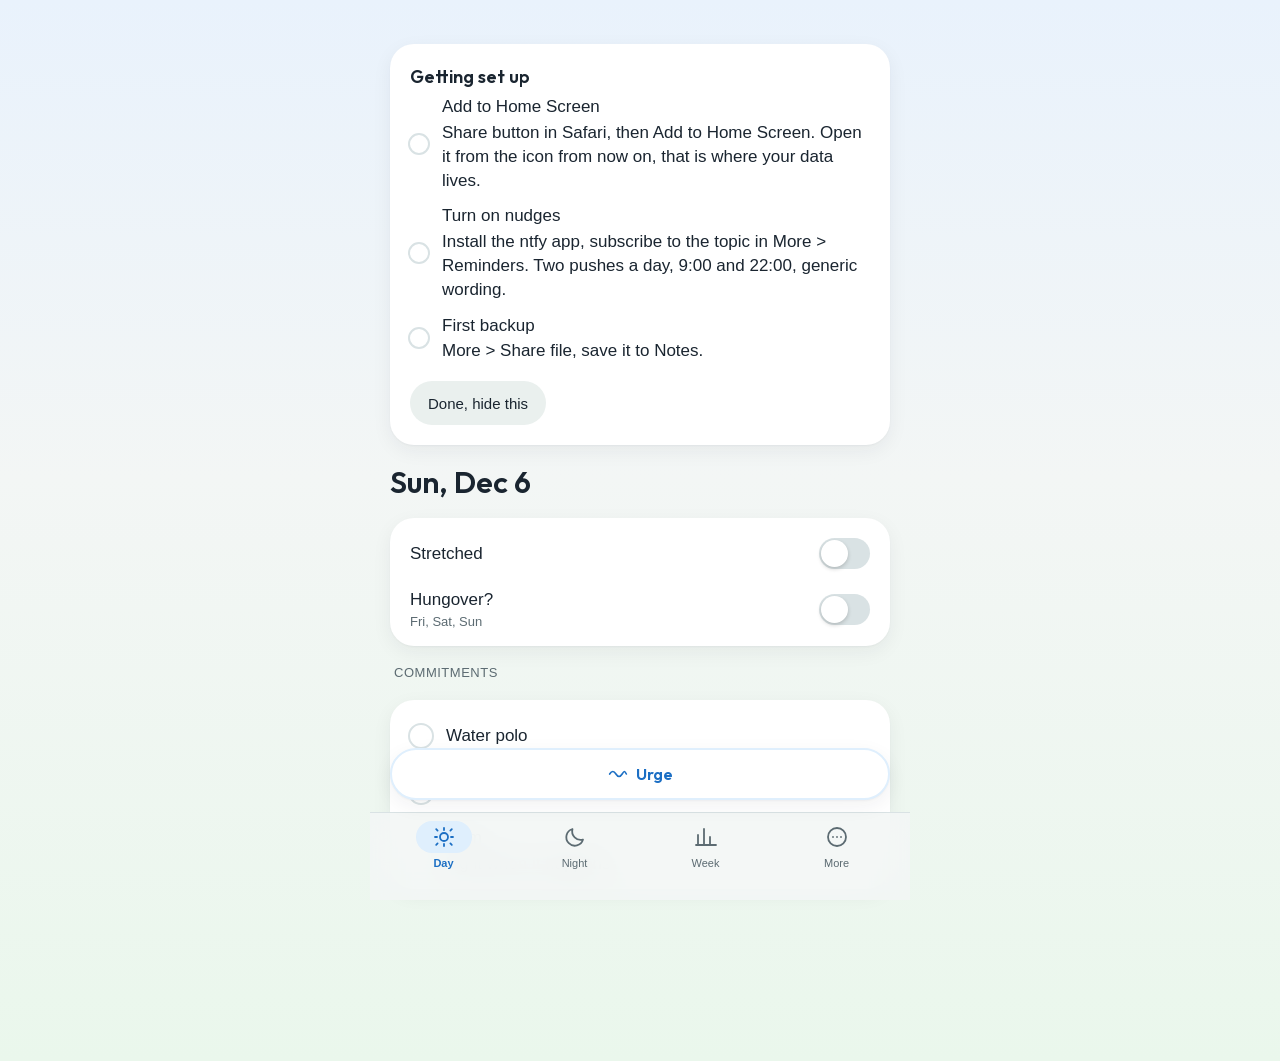
==== commit 51c66e60: "Split app.js into js/core.js + per-screen js/screens/*.js Zero behavior change: same DOM output, sam" ====
--- a/index.html
+++ b/index.html
@@ -15,7 +15,12 @@
 <link rel="apple-touch-icon" href="icons/apple-touch-icon.png">
 <link rel="icon" href="icons/icon.svg" type="image/svg+xml">
 <link rel="stylesheet" href="fonts/outfit.css">
-<link rel="stylesheet" href="app.css">
+<link rel="stylesheet" href="css/base.css">
+<link rel="stylesheet" href="css/screens/day.css">
+<link rel="stylesheet" href="css/screens/night.css">
+<link rel="stylesheet" href="css/screens/week.css">
+<link rel="stylesheet" href="css/screens/more.css">
+<link rel="stylesheet" href="css/screens/urge.css">
 </head>
 <body>
 <div id="app" class="app">
@@ -46,6 +51,12 @@
   <div id="toast" class="toast" hidden></div>
 </div>
 <script src="logic.js"></script>
-<script src="app.js"></script>
+<script src="js/core.js"></script>
+<script src="js/screens/onboarding.js"></script>
+<script src="js/screens/day.js"></script>
+<script src="js/screens/night.js"></script>
+<script src="js/screens/week.js"></script>
+<script src="js/screens/more.js"></script>
+<script src="js/screens/urge.js"></script>
 </body>
 </html>
--- a/css/base.css
+++ b/css/base.css
@@ -0,0 +1,206 @@
+/* Improvement Tracker - visual tokens and shared components per design/README.md.
+   Screen-specific rules live in css/screens/*.css. */
+:root {
+  --bg: #f3f6f5;
+  --bgwash: linear-gradient(180deg,#e9f2fc 0%,#f3f6f5 45%,#eaf7ec 100%);
+  --card: #ffffff;
+  --card2: #eaf0ee;
+  --text: #1a2530;
+  --muted: #5c6b72;
+  --border: #d9e2e4;
+  --accent: #3aad3f;
+  --accent-700: #2a7f2e;
+  --accent-ink: #ffffff;
+  --accent-soft: #ddf3dd;
+  --blue: #3d9cf0;
+  --blue-700: #1c6fc4;
+  --blue-soft: #dfeffd;
+  --green: #3aad3f; --green-700: #2a7f2e; --green-soft: #ddf3dd;
+  --warn: #8a5a2e;
+  --warn-soft: #f5ebdf;
+  --bar: rgba(243,246,245,.88);
+  --shadow: 0 1px 2px rgba(26,37,48,.04), 0 6px 20px rgba(26,37,48,.06);
+  --radius: 24px;
+  --tabs-h: 88px;
+}
+@media (prefers-color-scheme: dark) {
+  :root {
+    --bg: #111619;
+    --bgwash: linear-gradient(180deg,#0f1a26 0%,#111619 45%,#101d13 100%);
+    --card: #1a2126;
+    --card2: #242d33;
+    --text: #e6ecef;
+    --muted: #98a6ad;
+    --border: #2b353b;
+    --accent: #57c95c; --accent-700: #8fdc92; --accent-ink: #0a1f0c; --accent-soft: #1a3a1e;
+    --blue: #6fb8f7; --blue-700: #9ccdfa; --blue-soft: #1a3350;
+    --green: #57c95c; --green-700: #8fdc92; --green-soft: #1a3a1e;
+    --warn: #e3b98a; --warn-soft: #3a2d1f;
+    --bar: rgba(17,22,25,.88);
+    --shadow: 0 1px 2px rgba(0,0,0,.2), 0 6px 20px rgba(0,0,0,.25);
+  }
+}
+* { box-sizing: border-box; }
+html, body { margin: 0; padding: 0; background: var(--bg); color: var(--text); }
+body {
+  background: var(--bgwash);
+  font: 1rem/1.4 -apple-system, BlinkMacSystemFont, "SF Pro Text", "Helvetica Neue", Helvetica, Arial, sans-serif;
+  -webkit-text-size-adjust: 100%;
+  -webkit-tap-highlight-color: transparent;
+  overscroll-behavior-y: none;
+}
+button, input, textarea, select { font: inherit; color: inherit; }
+button { cursor: pointer; }
+a { color: inherit; }
+
+/* type scale */
+h1, .title { margin: 0; font-family: 'Outfit', sans-serif; font-weight: 600; font-size: 1.875rem; line-height: 1.15; color: var(--text); }
+h2, .card-title { margin: 0; font-family: 'Outfit', sans-serif; font-weight: 600; font-size: 1.125rem; color: var(--text); }
+.kicker { font-size: 0.8125rem; font-weight: 500; letter-spacing: .02em; color: var(--muted); }
+.kicker-caps { font-size: 0.8125rem; font-weight: 500; letter-spacing: .04em; text-transform: uppercase; color: var(--muted); }
+.meta { font-size: 0.8125rem; font-weight: 500; color: var(--muted); }
+.muted { color: var(--muted); }
+.small { font-size: 0.8125rem; }
+p { margin: 0; }
+
+/* layout shell */
+.app { max-width: 540px; margin: 0 auto; min-height: 100vh; }
+.view {
+  padding: calc(44px + env(safe-area-inset-top)) 20px calc(172px + env(safe-area-inset-bottom));
+  box-sizing: border-box;
+}
+.screen-head { display: flex; flex-direction: column; gap: 2px; }
+.screen-head .title { margin-top: 2px; }
+.screen-18 { display: flex; flex-direction: column; gap: 18px; }
+.screen-14 { display: flex; flex-direction: column; gap: 14px; }
+
+/* card */
+.card {
+  background: var(--card); border-radius: var(--radius); box-shadow: var(--shadow);
+  padding: 18px; border: 2px solid transparent;
+}
+.card.list { padding: 6px 18px; }
+.card.done { border-color: var(--green); }
+.card-head { display: flex; align-items: center; justify-content: space-between; margin-bottom: 6px; }
+.card-head .badge { font-size: 0.75rem; color: var(--accent-700); background: var(--accent-soft); padding: 2px 8px; border-radius: 999px; }
+.card-done-line { display: flex; align-items: center; gap: 8px; padding-top: 10px; color: var(--green-700); font-size: 0.875rem; font-weight: 500; }
+.card-done-line svg { flex: none; }
+
+/* row */
+.row { display: flex; align-items: center; justify-content: space-between; gap: 12px; min-height: 56px; padding: 6px 0; width: 100%; background: none; border: 0; text-align: left; color: var(--text); cursor: pointer; }
+.row .label { flex: 1; font-size: 1.0625rem; font-weight: 500; display: flex; flex-direction: column; gap: 2px; min-width: 0; }
+.label.done { color: var(--muted); text-decoration: line-through; }
+.row .hint { display: block; color: var(--muted); font-size: 0.8125rem; font-weight: 500; }
+.row.divider { border-bottom: 1px solid var(--border); padding: 12px 0; align-items: flex-start; }
+.sub-rows { padding: 0 0 14px; }
+
+/* toggle */
+.switch { position: relative; width: 51px; height: 31px; flex: none; border-radius: 16px; background: var(--border); transition: background .15s; }
+.switch::after { content: ""; position: absolute; top: 50%; left: 50%; transform: translate(-50%, -50%); width: 51px; height: 44px; }
+.switch input { position: absolute; opacity: 0; width: 100%; height: 100%; margin: 0; z-index: 2; }
+.switch span { position: absolute; top: 2px; left: 2px; width: 27px; height: 27px; border-radius: 14px; background: #fff; box-shadow: 0 2px 4px rgba(0,0,0,.18); transition: left .15s; }
+.switch input:checked ~ span { left: 22px; }
+.switch:has(input:checked) { background: var(--green); }
+
+/* check circle */
+.check { flex: none; width: 26px; height: 26px; border-radius: 13px; border: 2px solid var(--border); background: transparent; display: grid; place-items: center; color: #fff; padding: 0; position: relative; transition: background .15s, border-color .15s; }
+.check.sm { width: 22px; height: 22px; border-radius: 11px; }
+.check[aria-pressed="true"] { background: var(--green); border-color: var(--green); }
+.check svg { width: 14px; height: 14px; visibility: hidden; }
+.check[aria-pressed="true"] svg { visibility: visible; }
+.check::after { content: ""; position: absolute; top: 50%; left: 50%; transform: translate(-50%, -50%); width: 44px; height: 44px; }
+.check-row { display: flex; align-items: center; gap: 12px; min-height: 56px; padding: 6px 0; width: 100%; background: none; border: 0; text-align: left; color: var(--text); }
+.check-row .check { margin-left: -2px; }
+.check-row .label { flex: 1; font-size: 1.0625rem; font-weight: 500; display: flex; flex-direction: column; gap: 2px; min-width: 0; }
+
+/* fields */
+.field { width: 100%; border: 1.5px solid var(--border); background: var(--bg); color: var(--text); border-radius: 18px; padding: 0 16px; min-height: 48px; font-size: 1rem; }
+textarea.field { padding: 12px 14px; line-height: 1.45; resize: none; min-height: 48px; }
+.field:focus { outline: 2px solid var(--blue); outline-offset: -1px; }
+.field-label { display: block; color: var(--muted); font-size: 0.8125rem; font-weight: 500; margin: 0 0 6px; }
+.field-group { display: flex; flex-direction: column; gap: 6px; }
+.overlay .field { background: var(--card); }
+
+/* buttons */
+.btn {
+  display: inline-flex; align-items: center; justify-content: center; gap: 8px;
+  min-height: 44px; padding: 0 18px; border-radius: 999px; border: 0;
+  background: var(--card2); color: var(--text); font-weight: 500; font-size: 0.9375rem;
+}
+.btn.primary { background: var(--accent); color: var(--accent-ink); font-weight: 600; }
+.btn.outline { background: transparent; border: 1.5px solid var(--border); color: var(--text); }
+.btn.text { background: transparent; color: var(--muted); font-weight: 500; min-height: 44px; }
+.btn.warn { background: var(--warn-soft); color: var(--warn); font-weight: 600; min-height: 52px; }
+.btn.big { min-height: 56px; font-family: 'Outfit', sans-serif; font-size: 1.0625rem; font-weight: 600; }
+.btn.huge { min-height: 60px; border-radius: 30px; font-family: 'Outfit', sans-serif; font-size: 1.125rem; font-weight: 600; }
+.btn.block { width: 100%; }
+.btn:disabled { opacity: .45; cursor: default; }
+.btn-row { display: flex; gap: 10px; flex-wrap: wrap; }
+.btn-stack { display: flex; flex-direction: column; gap: 4px; }
+
+/* timer ring (shared: Night wind-down, urge overlay) */
+.ring-wrap { position: relative; display: flex; align-items: center; justify-content: center; }
+.ring-wrap svg { position: absolute; inset: 0; }
+.ring-clock { position: relative; font-family: ui-monospace, SFMono-Regular, Menlo, monospace; font-variant-numeric: tabular-nums; letter-spacing: .02em; line-height: 1; color: var(--text); }
+.ring-clock.lg { font-size: 3.375rem; font-weight: 500; }
+.ring-clock.md { font-size: 3rem; font-weight: 500; }
+
+/* urge / floating button */
+.urge-btn {
+  position: fixed; left: 20px; right: 20px; bottom: calc(100px + env(safe-area-inset-bottom));
+  max-width: 500px; margin: 0 auto;
+  min-height: 52px; border: 0; border-radius: 26px;
+  display: flex; align-items: center; justify-content: center; gap: 8px;
+  font-family: 'Outfit', sans-serif; font-size: 1rem; font-weight: 600;
+  box-shadow: var(--shadow); z-index: 20;
+  background: var(--card); color: var(--blue-700); border: 2px solid var(--blue-soft);
+}
+.urge-btn.running { background: var(--blue); color: #fff; border-color: var(--blue); }
+.urge-btn svg { flex: none; }
+
+/* tabs */
+.tabs {
+  position: fixed; left: 0; right: 0; bottom: 0; height: calc(var(--tabs-h) + env(safe-area-inset-bottom));
+  padding: 8px 8px calc(env(safe-area-inset-bottom)); box-sizing: border-box;
+  display: flex; justify-content: space-around; align-items: flex-start;
+  max-width: 540px; margin: 0 auto;
+  background: var(--bar); -webkit-backdrop-filter: blur(18px); backdrop-filter: blur(18px);
+  border-top: 1px solid var(--border);
+}
+.tab { flex: none; min-width: 64px; min-height: 44px; border: none; background: transparent; display: flex; flex-direction: column; align-items: center; gap: 3px; padding: 0; }
+.tab-pill { width: 56px; height: 32px; border-radius: 16px; display: flex; align-items: center; justify-content: center; color: var(--muted); transition: background .15s, color .15s; }
+.tab-icon { width: 24px; height: 24px; flex: none; }
+.tab-label { font-size: 0.6875rem; font-weight: 500; color: var(--muted); }
+.tab[aria-current="page"] .tab-pill { background: var(--blue-soft); color: var(--blue-700); }
+.tab[aria-current="page"] .tab-label { font-weight: 600; color: var(--blue-700); }
+
+/* overlay shell (content is owned by the urge screen) */
+.overlay { position: fixed; inset: 0; background: var(--bg); z-index: 50; overflow-y: auto; }
+.overlay-inner {
+  max-width: 540px; margin: 0 auto; min-height: 100%; box-sizing: border-box;
+  display: flex; flex-direction: column; gap: 20px;
+  padding: calc(60px + env(safe-area-inset-top)) 20px calc(40px + env(safe-area-inset-bottom));
+}
+.overlay-top { display: flex; align-items: center; justify-content: space-between; }
+.overlay-close {
+  width: 44px; height: 44px; border-radius: 22px; border: 0; background: var(--card2); color: var(--text);
+  display: grid; place-items: center; padding: 0; position: relative;
+}
+.overlay-close::after { content: ""; position: absolute; inset: 0; }
+
+/* toast / banner */
+.toast {
+  position: fixed; left: 50%; bottom: calc(170px + env(safe-area-inset-bottom));
+  transform: translateX(-50%); background: var(--text); color: var(--bg); padding: 12px 18px; border-radius: 20px;
+  font-size: 0.875rem; font-weight: 500; z-index: 60; pointer-events: none; text-align: center;
+  box-shadow: 0 8px 24px rgba(0,0,0,.18);
+}
+.banner { background: var(--blue-soft); color: var(--blue-700); border-radius: 18px; padding: 12px 16px; font-size: 0.875rem; font-weight: 500; display: flex; gap: 10px; align-items: center; }
+.banner svg { flex: none; }
+.banner.ok { background: var(--green-soft); color: var(--green-700); }
+
+[hidden] { display: none !important; }
+
+@media (prefers-reduced-motion: reduce) {
+  *, *::before, *::after { transition-duration: .01ms !important; animation-duration: .01ms !important; animation-iteration-count: 1 !important; }
+}
--- a/css/screens/day.css
+++ b/css/screens/day.css
@@ -0,0 +1,8 @@
+/* Improvement Tracker - Day screen only: hangover kit chips. */
+.kitchips { display: flex; flex-wrap: wrap; gap: 8px; padding: 2px 0 12px; }
+.kitchip { display: flex; align-items: center; gap: 8px; min-height: 44px; padding: 0 14px 0 8px; border: 0; border-radius: 22px; background: var(--card2); color: var(--text); font-size: 0.9375rem; font-weight: 500; }
+.kitchip[aria-pressed="true"] { background: var(--green-soft); color: var(--green-700); }
+.kitchip .dot { width: 22px; height: 22px; border-radius: 11px; border: 2px solid var(--border); display: grid; place-items: center; color: #fff; flex: none; }
+.kitchip[aria-pressed="true"] .dot { background: var(--green); border-color: var(--green); }
+.kitchip .dot svg { width: 12px; height: 12px; visibility: hidden; }
+.kitchip[aria-pressed="true"] .dot svg { visibility: visible; }
--- a/css/screens/night.css
+++ b/css/screens/night.css
@@ -0,0 +1,34 @@
+/* Improvement Tracker - Night screen only: the 4-step flow and its summary. */
+.night-flow {
+  display: flex; flex-direction: column; gap: 18px;
+  min-height: calc(100vh - 44px - env(safe-area-inset-top) - 172px - env(safe-area-inset-bottom));
+}
+.night-actions { display: flex; flex-direction: column; gap: 4px; margin-top: auto; }
+
+/* 1-5 rating */
+.rating-row { display: flex; flex-direction: column; gap: 8px; }
+.rating-row .label { font-size: 0.9375rem; font-weight: 500; color: var(--text); line-height: 1.3; }
+.rating { display: flex; gap: 6px; }
+.rating button {
+  flex: 1; min-height: 44px; border-radius: 22px; border: 0;
+  background: var(--card2); color: var(--muted); font-weight: 600; font-size: 1rem;
+  position: relative;
+}
+.rating button[aria-pressed="true"] { background: var(--green); color: #fff; }
+.rating button::after { content: ""; position: absolute; inset: -2px; }
+
+/* night step flow */
+.step-head { display: flex; align-items: center; gap: 10px; }
+.step-dots { display: flex; gap: 6px; }
+.step-dot { width: 8px; height: 8px; border-radius: 4px; background: var(--border); display: inline-block; transition: width .2s, background .2s; border: none; padding: 0; position: relative; }
+.step-dot::after { content: ""; position: absolute; top: 50%; left: 50%; transform: translate(-50%, -50%); width: 44px; height: 44px; }
+.step-dot.on { width: 18px; background: var(--blue); }
+.step-content-card { display: flex; flex-direction: column; align-items: center; gap: 16px; text-align: center; padding: 28px 20px; }
+
+/* night summary rows */
+.summary-row { display: flex; align-items: flex-start; justify-content: space-between; gap: 12px; width: 100%; min-height: 56px; padding: 12px 0; background: none; border: 0; border-bottom: 1px solid var(--border); text-align: left; color: var(--text); }
+.summary-row .body { flex: 1; min-width: 0; display: flex; flex-direction: column; gap: 3px; }
+.summary-row .body-val { font-size: 0.9375rem; color: var(--text); }
+.summary-row .body-val.skip { color: var(--muted); }
+.summary-row .edit { font-size: 0.8125rem; font-weight: 500; color: var(--green-700); padding-top: 2px; flex: none; }
+.summary-logged { padding: 14px 0 4px; font-size: 0.875rem; color: var(--muted); }
--- a/css/screens/week.css
+++ b/css/screens/week.css
@@ -0,0 +1,26 @@
+/* Improvement Tracker - Week screen only. */
+.weeklabel { font-family: 'Outfit', sans-serif; font-weight: 600; font-size: 1.375rem; color: var(--text); }
+.weeknav { display: flex; align-items: center; justify-content: space-between; }
+.weeknav button { width: 44px; height: 44px; border-radius: 22px; border: 0; background: transparent; color: var(--text); display: flex; align-items: center; justify-content: center; position: relative; }
+.weeknav button:disabled { opacity: .3; }
+.weeknav button::after { content: ""; position: absolute; inset: 0; }
+.stat { display: flex; flex-direction: column; gap: 6px; }
+.stat .line { display: flex; justify-content: space-between; align-items: baseline; gap: 10px; font-size: 0.9375rem; color: var(--text); }
+.stat .val { font-variant-numeric: tabular-nums; font-weight: 500; }
+.stat .cmp { color: var(--muted); font-size: 0.8125rem; }
+.bar { height: 6px; background: var(--card2); border-radius: 3px; overflow: hidden; }
+.bar i { display: block; height: 100%; background: var(--blue); border-radius: 3px; transition: width .2s; }
+.card-divider { height: 1px; background: var(--border); }
+.spark { width: 100%; height: 64px; display: block; overflow: visible; }
+.spark-days { display: grid; grid-template-columns: repeat(7, 1fr); text-align: center; }
+.spark-days div { display: flex; flex-direction: column; gap: 2px; }
+.spark-days b { font-size: 0.875rem; font-weight: 500; color: var(--text); }
+.spark-days span { font-size: 0.75rem; color: var(--muted); }
+.dim-row { display: flex; justify-content: space-between; align-items: baseline; gap: 12px; font-size: 0.9375rem; color: var(--text); }
+.dim-row .label { flex: 1; }
+.dim-row .this { font-weight: 500; }
+.dim-row .last { font-size: 0.8125rem; color: var(--muted); width: 72px; text-align: right; flex: none; }
+.entry { display: flex; flex-direction: column; gap: 4px; }
+.entry .d { font-size: 0.75rem; color: var(--muted); font-weight: 500; letter-spacing: .03em; }
+.entry .q { color: var(--text); font-size: 0.9375rem; line-height: 1.4; }
+.entry .note { font-size: 0.8125rem; color: var(--muted); font-style: italic; }
--- a/css/screens/more.css
+++ b/css/screens/more.css
@@ -0,0 +1,21 @@
+/* Improvement Tracker - More screen only. */
+.kv { display: flex; justify-content: space-between; padding: 8px 0; font-size: 0.875rem; }
+.kv .k { color: var(--muted); }
+.status-row { display: flex; justify-content: space-between; align-items: center; font-size: 0.9375rem; color: var(--text); }
+.status-val { display: flex; align-items: center; gap: 6px; font-size: 0.875rem; color: var(--muted); }
+.status-dot { width: 8px; height: 8px; border-radius: 4px; display: inline-block; background: var(--green); flex: none; }
+.status-dot.warn { background: var(--warn); }
+
+/* segmented (Day ends at) */
+.segmented-neutral { display: flex; background: var(--card2); border-radius: 22px; padding: 3px; }
+.segmented-neutral button { min-height: 38px; padding: 0 12px; border: 0; border-radius: 19px; background: transparent; color: var(--muted); font-size: 0.875rem; font-weight: 600; transition: background .15s, color .15s; }
+.segmented-neutral button[aria-pressed="true"] { background: var(--card); color: var(--text); box-shadow: var(--shadow); }
+
+.chipgroup { display: flex; flex-direction: column; gap: 8px; }
+.chipgroup .label { font-size: 0.875rem; color: var(--text); }
+.daychips { display: flex; gap: 4px; }
+.daychips button { width: 44px; height: 44px; border: 0; background: none; padding: 0; display: flex; align-items: center; justify-content: center; position: relative; border-radius: 50%; }
+.daychips button::after { content: ""; position: absolute; inset: 0; }
+.daychips button span { width: 36px; height: 36px; border-radius: 18px; display: flex; align-items: center; justify-content: center; font-size: 0.875rem; font-weight: 500; color: var(--text); background: transparent; }
+.daychips button[aria-pressed="true"] span { background: var(--green); color: #fff; }
+.sr { position: absolute; width: 1px; height: 1px; overflow: hidden; clip: rect(0 0 0 0); }
--- a/css/screens/urge.css
+++ b/css/screens/urge.css
@@ -0,0 +1,12 @@
+/* Improvement Tracker - urge overlay content only (shell is in base.css). */
+.segmented-blue { display: flex; background: var(--card); border-radius: 28px; padding: 4px; box-shadow: var(--shadow); }
+.segmented-blue button { flex: 1; min-height: 48px; border: 0; border-radius: 24px; background: transparent; color: var(--text); font-size: 1rem; font-weight: 600; transition: background .15s; }
+.segmented-blue button[aria-pressed="true"] { background: var(--blue); color: #fff; }
+
+.urge-log-divider { height: 1px; background: var(--border); margin-top: auto; }
+.urge-log { display: flex; flex-direction: column; gap: 10px; }
+.urge-log-row { display: grid; grid-template-columns: 78px 68px 1fr auto; gap: 8px; font-size: 0.8125rem; color: var(--text); align-items: baseline; }
+.urge-log-row .t { color: var(--muted); }
+.urge-log-row .trig { color: var(--muted); overflow: hidden; text-overflow: ellipsis; white-space: nowrap; }
+.urge-log-row .out.rode { color: var(--green-700); font-weight: 500; }
+.urge-log-row .out.gave { color: var(--warn); font-weight: 500; }
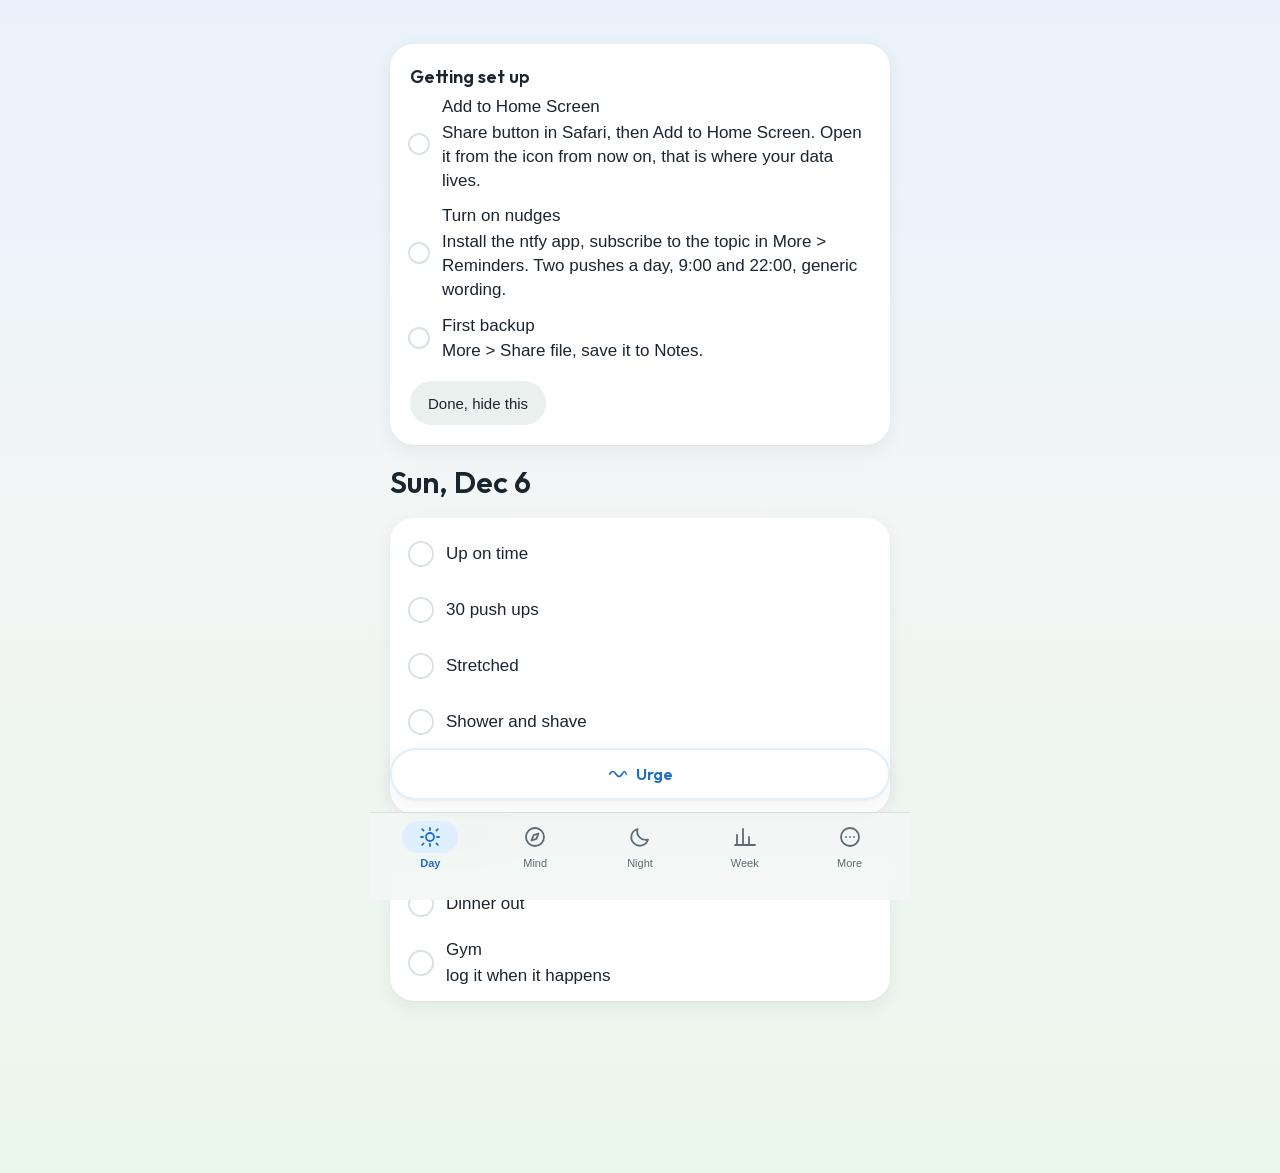
==== commit fb72c0f6: "M1-M5: Mind tab (prepare and reflect halves, intentions editing, weekly review), tab bar order, mani" ====
--- a/index.html
+++ b/index.html
@@ -17,6 +17,7 @@
 <link rel="stylesheet" href="fonts/outfit.css">
 <link rel="stylesheet" href="css/base.css">
 <link rel="stylesheet" href="css/screens/day.css">
+<link rel="stylesheet" href="css/screens/mind.css">
 <link rel="stylesheet" href="css/screens/night.css">
 <link rel="stylesheet" href="css/screens/week.css">
 <link rel="stylesheet" href="css/screens/more.css">
@@ -33,6 +34,10 @@
     <button class="tab" data-tab="day" type="button">
       <span class="tab-pill"><svg class="tab-icon" viewBox="0 0 24 24" fill="none" stroke="currentColor" stroke-width="1.8" stroke-linecap="round" stroke-linejoin="round" aria-hidden="true"><path d="M12 3v2M12 19v2M4.2 4.2l1.4 1.4M18.4 18.4l1.4 1.4M3 12h2M19 12h2M4.2 19.8l1.4-1.4M18.4 5.6l1.4-1.4M12 8a4 4 0 100 8 4 4 0 000-8z"/></svg></span>
       <span class="tab-label">Day</span>
+    </button>
+    <button class="tab" data-tab="mind" type="button">
+      <span class="tab-pill"><svg class="tab-icon" viewBox="0 0 24 24" fill="none" stroke="currentColor" stroke-width="1.8" stroke-linecap="round" stroke-linejoin="round" aria-hidden="true"><circle cx="12" cy="12" r="9"/><path d="M15.5 8.5l-2.121 5.379L8.5 15.5l2.121-5.379L15.5 8.5z"/></svg></span>
+      <span class="tab-label">Mind</span>
     </button>
     <button class="tab" data-tab="night" type="button">
       <span class="tab-pill"><svg class="tab-icon" viewBox="0 0 24 24" fill="none" stroke="currentColor" stroke-width="1.8" stroke-linecap="round" stroke-linejoin="round" aria-hidden="true"><path d="M20 14.5A8.5 8.5 0 019.5 4 8.5 8.5 0 1020 14.5z"/></svg></span>
@@ -51,9 +56,16 @@
   <div id="toast" class="toast" hidden></div>
 </div>
 <script src="logic.js"></script>
+<script src="js/logic-day.js"></script>
+<script src="js/logic-mind.js"></script>
+<script src="js/logic-night.js"></script>
+<script src="js/logic-week.js"></script>
+<script src="js/logic-urge.js"></script>
+<script src="js/logic-more.js"></script>
 <script src="js/core.js"></script>
 <script src="js/screens/onboarding.js"></script>
 <script src="js/screens/day.js"></script>
+<script src="js/screens/mind.js"></script>
 <script src="js/screens/night.js"></script>
 <script src="js/screens/week.js"></script>
 <script src="js/screens/more.js"></script>
--- a/css/screens/day.css
+++ b/css/screens/day.css
@@ -1,4 +1,5 @@
-/* Improvement Tracker - Day screen only: hangover kit chips. */
+/* Improvement Tracker - Day screen only: hangover kit chips, today's focus line. */
+.focus-line { display: flex; flex-direction: column; gap: 2px; padding-top: 2px; }
 .kitchips { display: flex; flex-wrap: wrap; gap: 8px; padding: 2px 0 12px; }
 .kitchip { display: flex; align-items: center; gap: 8px; min-height: 44px; padding: 0 14px 0 8px; border: 0; border-radius: 22px; background: var(--card2); color: var(--text); font-size: 0.9375rem; font-weight: 500; }
 .kitchip[aria-pressed="true"] { background: var(--green-soft); color: var(--green-700); }
--- a/css/screens/mind.css
+++ b/css/screens/mind.css
@@ -0,0 +1,19 @@
+/* Improvement Tracker - Mind screen (Prepare/Reflect segmented control, focus
+   detail rows, edit-intentions details card). Defined independently of
+   css/screens/more.css's "Day ends at" segmented control (same README look,
+   "Segmented (Day ends at)") so this screen has no cross-file style dependency. */
+.mind-segmented { display: flex; background: var(--card2); border-radius: 22px; padding: 3px; margin-bottom: 2px; }
+.mind-segmented button { flex: 1; min-height: 38px; padding: 0 12px; border: 0; border-radius: 19px; background: transparent; color: var(--muted); font-size: 0.875rem; font-weight: 600; transition: background .15s, color .15s; }
+.mind-segmented button[aria-pressed="true"] { background: var(--card); color: var(--text); box-shadow: var(--shadow); }
+
+.mind-focus-detail { display: flex; flex-direction: column; gap: 4px; }
+.mind-focus-note { font-size: 0.9375rem; line-height: 1.4; margin: 0; color: var(--text); }
+
+/* Edit intentions: collapsible via native <details>, collapsed by default. */
+.mind-intentions summary { cursor: pointer; list-style: none; font-family: 'Outfit', sans-serif; font-weight: 600; font-size: 1.125rem; color: var(--text); }
+.mind-intentions summary::-webkit-details-marker { display: none; }
+.mind-intentions summary::after { content: '\2304'; float: right; color: var(--muted); }
+.mind-intentions[open] summary::after { content: '\2303'; }
+.mind-intentions input.field,
+.mind-intentions textarea.field { overflow: hidden; text-overflow: ellipsis; white-space: nowrap; }
+.mind-intentions textarea.field { white-space: normal; }
